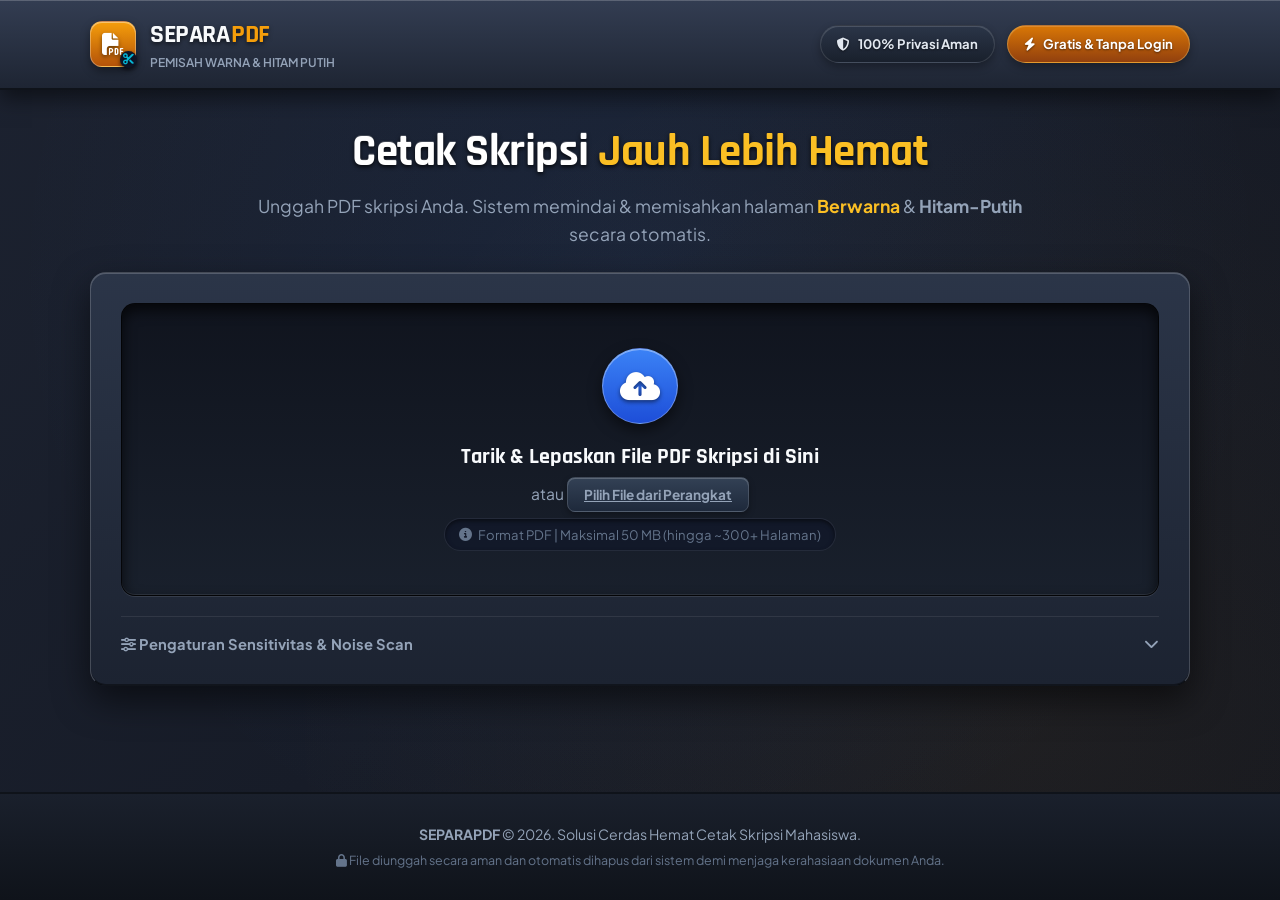
==== frontend/index.html @ 767a491d "Deploy to SnapDeploy: fix port, numpy, and backend URL - Dockerfile: listen on $PORT (default 3000) " ====
<!DOCTYPE html>
<html lang="id">

<head>
    <meta charset="UTF-8">
    <meta name="viewport" content="width=device-width, initial-scale=1.0">
    <title>SeparaPDF - Pemisah Halaman PDF Berwarna vs Hitam-Putih</title>
    <meta name="description"
        content="Aplikasi pemisah halaman PDF otomatis untuk mahasiswa skripsi. Pisahkan halaman berwarna dan hitam-putih dalam hitungan detik untuk hemat biaya cetak skripsi.">

    <!-- Google Fonts: Plus Jakarta Sans & Rajdhani -->
    <link rel="preconnect" href="https://fonts.googleapis.com">
    <link rel="preconnect" href="https://fonts.gstatic.com" crossorigin>
    <link
        href="https://fonts.googleapis.com/css2?family=Plus+Jakarta+Sans:wght@500;600;700;800&family=Rajdhani:wght@600;700&display=swap"
        rel="stylesheet">

    <!-- FontAwesome Icons -->
    <link rel="stylesheet" href="https://cdnjs.cloudflare.com/ajax/libs/font-awesome/6.5.1/css/all.min.css">

    <!-- Custom Skeuomorphic CSS -->
    <link rel="stylesheet" href="./css/style.css">
</head>

<body class="skeuo-theme">

    <!-- Navigation Header -->
    <header class="site-header skeuo-header">
        <div class="container header-container">
            <div class="logo">
                <div class="logo-icon skeuo-btn-inset">
                    <i class="fa-solid fa-file-pdf"></i>
                    <i class="fa-solid fa-scissors overlay-icon"></i>
                </div>
                <div class="logo-text">
                    <span class="brand-title">SEPARA<span class="brand-highlight">PDF</span></span>
                    <span class="brand-tag">PEMISAH WARNA & HITAM PUTIH</span>
                </div>
            </div>
            <div class="header-badges">
                <span class="badge skeuo-badge"><i class="fa-solid fa-shield-halved"></i> 100% Privasi Aman</span>
                <span class="badge skeuo-badge gold"><i class="fa-solid fa-bolt"></i> Gratis & Tanpa Login</span>
            </div>
        </div>
    </header>

    <!-- Main Container -->
    <main class="container main-content">
        <!-- Hero Section -->
        <section class="hero-section">
            <h1 class="hero-title skeuo-embossed-text">
                Cetak Skripsi <span class="highlight-gold-text">Jauh Lebih Hemat</span>
            </h1>
            <p class="hero-subtitle">
                Unggah PDF skripsi Anda. Sistem memindai & memisahkan halaman <strong
                    class="text-color-accent">Berwarna</strong> & <strong class="text-bw-accent">Hitam-Putih</strong>
                secara otomatis.
            </p>
        </section>

        <!-- Step 1: Upload Dropzone Card -->
        <section id="uploadSection" class="skeuo-card upload-card">
            <div class="upload-zone skeuo-inset-panel" id="dropzone">
                <input type="file" id="fileInput" accept=".pdf" class="file-input">
                <div class="upload-content">
                    <div class="upload-icon-wrapper skeuo-icon-btn">
                        <i class="fa-solid fa-cloud-arrow-up upload-icon"></i>
                    </div>
                    <h2>Tarik & Lepaskan File PDF Skripsi di Sini</h2>
                    <p class="upload-hint">atau <span class="browse-btn skeuo-btn-sm">Pilih File dari Perangkat</span>
                    </p>
                    <span class="upload-specs skeuo-inset-badge"><i class="fa-solid fa-circle-info"></i> Format PDF |
                        Maksimal 50 MB (hingga ~300+ Halaman)</span>
                </div>
            </div>

            <!-- Advanced Settings Accordion -->
            <div class="settings-box">
                <div class="settings-header skeuo-header-toggle" id="toggleSettings">
                    <span><i class="fa-solid fa-sliders"></i> Pengaturan Sensitivitas & Noise Scan</span>
                    <i class="fa-solid fa-chevron-down caret-icon"></i>
                </div>
                <div class="settings-body" id="settingsBody">
                    <div class="setting-item">
                        <label for="thresholdRange">Toleransi Deteksi Warna (Threshold): <strong id="thresholdVal"
                                class="skeuo-badge-inline">18</strong></label>
                        <input type="range" id="thresholdRange" min="5" max="40" value="18" step="1"
                            class="skeuo-slider">
                        <small>Gunakan nilai lebih tinggi jika dokumen Anda hasil scan yang memiliki bayangan kertas
                            agak kekuningan/abu-abu.</small>
                    </div>
                </div>
            </div>
        </section>

        <!-- Loading / Progress State -->
        <section id="progressSection" class="skeuo-card progress-card hidden">
            <div class="spinner-container skeuo-meter-dial">
                <i class="fa-solid fa-gear fa-spin scanner-icon"></i>
            </div>
            <h2 id="progressTitle" class="progress-title skeuo-embossed-text">MEMINDAI DOKUMEN PDF...</h2>
            <p id="progressSubtitle">Menganalisis piksel warna di setiap halaman PDF Anda...</p>
            <div class="progress-bar-wrapper skeuo-inset-bar">
                <div class="progress-bar-fill skeuo-bar-fill" id="progressBarFill"></div>
            </div>
            <div class="scan-status skeuo-lcd-text" id="scanStatus">Menyiapkan halaman...</div>
            <p class="coldstart-notice" id="coldStartNotice" style="margin-top:16px;font-size:12px;color:var(--skeuo-text-muted, #888);">
                <i class="fa-solid fa-mug-hot"></i> Server gratis tidur saat tidak dipakai.
                Jika ini akses pertama setelah idle, mohon tunggu 30-60 detik sampai server bangun.
            </p>
        </section>

        <!-- Step 2: Dashboard Results & Overrides -->
        <section id="resultsSection" class="results-wrapper hidden">
            <!-- Stats Counters Row -->
            <div class="stats-grid">
                <div class="stat-card skeuo-gauge-card">
                    <div class="stat-icon skeuo-icon-inset"><i class="fa-solid fa-copy"></i></div>
                    <div class="stat-info">
                        <span class="stat-label">TOTAL HALAMAN</span>
                        <h2 class="stat-value skeuo-lcd-val" id="valTotalPages">0</h2>
                    </div>
                </div>

                <div class="stat-card skeuo-gauge-card card-color-theme">
                    <div class="stat-icon skeuo-icon-inset"><i class="fa-solid fa-palette"></i></div>
                    <div class="stat-info">
                        <span class="stat-label">HALAMAN BERWARNA</span>
                        <h2 class="stat-value skeuo-lcd-val color-text" id="valColorPages">0</h2>
                    </div>
                </div>

                <div class="stat-card skeuo-gauge-card card-bw-theme">
                    <div class="stat-icon skeuo-icon-inset"><i class="fa-solid fa-print"></i></div>
                    <div class="stat-info">
                        <span class="stat-label">HITAM-PUTIH (B/W)</span>
                        <h2 class="stat-value skeuo-lcd-val bw-text" id="valBwPages">0</h2>
                    </div>
                </div>

                <div class="stat-card skeuo-gauge-card card-green-theme">
                    <div class="stat-icon skeuo-icon-inset"><i class="fa-solid fa-piggy-bank"></i></div>
                    <div class="stat-info">
                        <span class="stat-label">ESTIMASI HEMAT</span>
                        <h2 class="stat-value skeuo-lcd-val green-text" id="valMoneySaved">Rp 0</h2>
                        <span class="savings-percent-badge skeuo-inset-tag" id="valSavingsPercent">HEMAT 0%</span>
                    </div>
                </div>
            </div>

            <!-- Cost Estimator Calculator -->
            <div class="skeuo-card estimator-card skeuo-calculator-body">
                <div class="card-title skeuo-calc-header">
                    <i class="fa-solid fa-calculator"></i> KALKULATOR ESTIMASI BIAYA PRINT SKRIPSI
                </div>
                <div class="estimator-form">
                    <div class="input-group">
                        <label for="inputPriceColor">Tarif Print Warna / Lembar</label>
                        <div class="input-wrapper skeuo-inset-input">
                            <span class="currency-prefix">Rp</span>
                            <input type="number" id="inputPriceColor" value="1000" min="0" step="100">
                        </div>
                    </div>
                    <div class="input-group">
                        <label for="inputPriceBw">Tarif Print B/W / Lembar</label>
                        <div class="input-wrapper skeuo-inset-input">
                            <span class="currency-prefix">Rp</span>
                            <input type="number" id="inputPriceBw" value="250" min="0" step="50">
                        </div>
                    </div>
                    <div class="cost-summary skeuo-calc-screen">
                        <div class="cost-item">
                            <span>Biaya Cetak Semua Warna:</span>
                            <strong id="costAllColor" class="old-price">Rp 0</strong>
                        </div>
                        <div class="cost-item">
                            <span>Biaya Setelah Dipisah:</span>
                            <strong id="costSplit" class="new-price">Rp 0</strong>
                        </div>
                    </div>
                </div>
            </div>

            <!-- Thumbnail Grid & Manual Override Section -->
            <div class="skeuo-card preview-card">
                <div class="preview-header">
                    <div class="preview-title">
                        <h3><i class="fa-solid fa-images"></i> PREVIEW HALAMAN & KOREKSI MANUAL</h3>
                        <small>Klik tombol pada thumbnail untuk mengoreksi halaman yang salah terdeteksi</small>
                    </div>
                    <div class="filter-controls skeuo-button-group">
                        <button class="filter-btn skeuo-btn active" data-filter="all" type="button">SEMUA (<span
                                id="countFilterAll">0</span>)</button>
                        <button class="filter-btn skeuo-btn" data-filter="color" type="button">BERWARNA (<span
                                id="countFilterColor">0</span>)</button>
                        <button class="filter-btn skeuo-btn" data-filter="bw" type="button">HITAM-PUTIH (<span
                                id="countFilterBw">0</span>)</button>
                    </div>
                </div>

                <div class="quick-actions-bar">
                    <button class="action-btn skeuo-btn btn-metallic-tactile" id="btnResetCategories" type="button"><i
                            class="fa-solid fa-rotate-left"></i> Reset Deteksi Awal</button>
                </div>

                <!-- Grid Container -->
                <div class="thumbnails-grid skeuo-grid-tray" id="thumbnailsGrid">
                    <!-- Dynamic page thumbnails rendered by JavaScript -->
                </div>
            </div>

            <!-- Download Action Panel -->
            <div class="skeuo-card download-card skeuo-panel-metal">
                <div class="download-header">
                    <h2><i class="fa-solid fa-download"></i> UNDUH FILE PDF TERPISAH</h2>
                    <p>File hasil pisah siap langsung dibawa ke tempat fotokopi/print!</p>
                </div>

                <div class="download-buttons">
                    <button id="btnDownloadColor" type="button" class="btn skeuo-push-btn btn-color-skeuo">
                        <i class="fa-solid fa-file-arrow-down"></i>
                        <div class="btn-text">
                            <span>UNDUH PDF BERWARNA</span>
                            <small id="subTextDownloadColor">0 Halaman</small>
                        </div>
                    </button>

                    <button id="btnDownloadBw" type="button" class="btn skeuo-push-btn btn-bw-skeuo">
                        <i class="fa-solid fa-file-arrow-down"></i>
                        <div class="btn-text">
                            <span>UNDUH PDF HITAM-PUTIH</span>
                            <small id="subTextDownloadBw">0 Halaman</small>
                        </div>
                    </button>

                    <button id="btnDownloadZip" type="button" class="btn skeuo-push-btn btn-zip-skeuo">
                        <i class="fa-solid fa-file-zipper"></i>
                        <div class="btn-text">
                            <span>UNDUH PAKET (ZIP)</span>
                            <small>Kedua File Sekaligus</small>
                        </div>
                    </button>
                </div>

                <div class="reset-wrapper">
                    <button id="btnResetApp" type="button" class="btn-link skeuo-btn-sm"><i
                            class="fa-solid fa-arrow-left"></i> Unggah & Proses Dokumen Lain</button>
                </div>
            </div>
        </section>
    </main>

    <!-- Footer -->
    <footer class="site-footer skeuo-footer">
        <div class="container footer-content">
            <p><strong>SEPARAPDF</strong> &copy; 2026. Solusi Cerdas Hemat Cetak Skripsi Mahasiswa.</p>
            <p class="privacy-note"><i class="fa-solid fa-lock"></i> File diunggah secara aman dan otomatis dihapus dari
                sistem demi menjaga kerahasiaan dokumen Anda.</p>
        </div>
    </footer>

    <!-- JS Scripts -->
    <script src="./js/app.js"></script>
</body>

</html>
---- frontend/css/style.css ----
/* Skeuomorphic Design System - SeparaPDF */
:root {
    --skeuo-bg-desk: #181d28;
    --skeuo-card-top: #2b3548;
    --skeuo-card-bottom: #1c2331;
    --skeuo-card-border-light: rgba(255, 255, 255, 0.18);
    --skeuo-card-border-dark: rgba(0, 0, 0, 0.6);

    --skeuo-inset-top: #10141e;
    --skeuo-inset-bottom: #1a2130;

    --skeuo-gold-top: #f59e0b;
    --skeuo-gold-bottom: #b45309;

    --skeuo-cyan-top: #06b6d4;
    --skeuo-cyan-bottom: #0891b2;

    --skeuo-green-top: #10b981;
    --skeuo-green-bottom: #047857;

    --skeuo-blue-top: #3b82f6;
    --skeuo-blue-bottom: #1d4ed8;

    --skeuo-text-light: #f8fafc;
    --skeuo-text-muted: #94a3b8;
    --skeuo-text-dim: #64748b;

    --font-heading: 'Rajdhani', 'Plus Jakarta Sans', system-ui, sans-serif;
    --font-body: 'Plus Jakarta Sans', system-ui, sans-serif;
}

* {
    box-sizing: border-box;
    margin: 0;
    padding: 0;
}

body.skeuo-theme {
    font-family: var(--font-body);
    background-color: var(--skeuo-bg-desk);
    background-image:
        radial-gradient(circle at 50% 30%, rgba(59, 130, 246, 0.08), transparent 70%),
        radial-gradient(circle at 80% 80%, rgba(245, 158, 11, 0.05), transparent 60%),
        linear-gradient(135deg, #1c2230 0%, #121620 100%);
    color: var(--skeuo-text-light);
    min-height: 100vh;
    display: flex;
    flex-direction: column;
    overflow-x: hidden;
    line-height: 1.5;
}

.container {
    width: 100%;
    max-width: 1140px;
    margin: 0 auto;
    padding: 0 20px;
}

/* Header */
.site-header {
    background: linear-gradient(180deg, #333d52 0%, #1e2533 100%);
    border-bottom: 2px solid #0f131a;
    box-shadow: inset 0 1px 0 rgba(255, 255, 255, 0.2), 0 8px 20px rgba(0, 0, 0, 0.5);
    padding: 16px 0;
    position: sticky;
    top: 0;
    z-index: 50;
}

.header-container {
    display: flex;
    align-items: center;
    justify-content: space-between;
}

.logo {
    display: flex;
    align-items: center;
    gap: 14px;
}

.logo-icon {
    position: relative;
    width: 46px;
    height: 46px;
    background: linear-gradient(180deg, #f59e0b 0%, #b45309 100%);
    border-radius: 12px;
    border: 1px solid rgba(255, 255, 255, 0.3);
    box-shadow: inset 0 1px 0 rgba(255, 255, 255, 0.4), 0 4px 10px rgba(0, 0, 0, 0.4);
    display: flex;
    align-items: center;
    justify-content: center;
    font-size: 22px;
    color: #fff;
    text-shadow: 0 2px 4px rgba(0, 0, 0, 0.5);
}

.overlay-icon {
    position: absolute;
    bottom: -2px;
    right: -2px;
    font-size: 11px;
    background: #0f172a;
    border-radius: 50%;
    padding: 3px;
    color: var(--skeuo-cyan-top);
    box-shadow: 0 2px 4px rgba(0, 0, 0, 0.6);
}

.logo-text {
    display: flex;
    flex-direction: column;
}

.brand-title {
    font-family: var(--font-heading);
    font-size: 1.6rem;
    font-weight: 700;
    letter-spacing: -0.5px;
    text-shadow: 0 2px 4px rgba(0, 0, 0, 0.6);
}

.brand-highlight {
    color: #f59e0b;
    margin-left: 2px;
}

.brand-tag {
    font-size: 0.75rem;
    color: var(--skeuo-text-muted);
    font-weight: 600;
    text-transform: uppercase;
}

.header-badges {
    display: flex;
    gap: 12px;
}

.skeuo-badge {
    padding: 8px 16px;
    border-radius: 20px;
    background: linear-gradient(180deg, #2b3548 0%, #19202c 100%);
    border: 1px solid rgba(255, 255, 255, 0.12);
    box-shadow: inset 0 1px 0 rgba(255, 255, 255, 0.15), 0 4px 8px rgba(0, 0, 0, 0.3);
    font-size: 0.82rem;
    font-weight: 700;
    color: #e2e8f0;
    display: inline-flex;
    align-items: center;
    gap: 8px;
    text-shadow: 0 1px 2px rgba(0, 0, 0, 0.5);
}

.skeuo-badge.gold {
    background: linear-gradient(180deg, #d97706 0%, #92400e 100%);
    border-color: rgba(253, 230, 138, 0.3);
    color: #fff;
}

/* Tactile Cards */
.skeuo-card {
    background: linear-gradient(180deg, var(--skeuo-card-top) 0%, var(--skeuo-card-bottom) 100%);
    border: 1px solid var(--skeuo-card-border-light);
    border-bottom: 1px solid var(--skeuo-card-border-dark);
    box-shadow:
        0 14px 35px rgba(0, 0, 0, 0.55),
        inset 0 1px 0 rgba(255, 255, 255, 0.2),
        inset 0 -1px 0 rgba(0, 0, 0, 0.4);
    border-radius: 16px;
    padding: 30px;
    margin-bottom: 30px;
}

/* Hero Section - Pure Typography without Button Aesthetics */
.hero-section {
    text-align: center;
    padding: 36px 0 24px;
    max-width: 820px;
    margin: 0 auto;
}

.hero-title {
    font-family: var(--font-heading);
    font-size: 2.8rem;
    font-weight: 700;
    line-height: 1.2;
    letter-spacing: -0.5px;
    margin-bottom: 12px;
}

.skeuo-embossed-text {
    color: #ffffff;
    text-shadow: 0 2px 4px rgba(0, 0, 0, 0.8), 0 -1px 0 rgba(255, 255, 255, 0.2);
}

.highlight-gold-text {
    color: #fbbf24;
    font-weight: 800;
    text-shadow: 0 2px 4px rgba(0, 0, 0, 0.8);
}

.hero-subtitle {
    font-size: 1.1rem;
    color: var(--skeuo-text-muted);
    line-height: 1.6;
}

.text-color-accent {
    color: #fbbf24;
    font-weight: 700;
}

.text-bw-accent {
    color: #94a3b8;
    font-weight: 700;
}

/* Upload Panel (Sunken Tray Effect) */
.skeuo-inset-panel {
    background: linear-gradient(180deg, #10141e 0%, #19202c 100%);
    border: 1px solid rgba(0, 0, 0, 0.8);
    box-shadow:
        inset 0 6px 14px rgba(0, 0, 0, 0.7),
        inset 0 -1px 0 rgba(255, 255, 255, 0.1),
        0 1px 0 rgba(255, 255, 255, 0.1);
    border-radius: 14px;
    padding: 44px 20px;
    text-align: center;
    cursor: pointer;
    position: relative;
    transition: all 0.2s ease;
}

.upload-zone:hover,
.upload-zone.drag-over {
    border-color: var(--skeuo-cyan-top);
    box-shadow:
        inset 0 6px 14px rgba(0, 0, 0, 0.8),
        0 0 20px rgba(6, 182, 212, 0.25);
}

.file-input {
    position: absolute;
    top: 0;
    left: 0;
    width: 100%;
    height: 100%;
    opacity: 0;
    cursor: pointer;
    z-index: 5;
}

.skeuo-icon-btn {
    width: 76px;
    height: 76px;
    background: linear-gradient(180deg, #3b82f6 0%, #1d4ed8 100%);
    border-radius: 50%;
    border: 1px solid rgba(255, 255, 255, 0.3);
    box-shadow: inset 0 1px 0 rgba(255, 255, 255, 0.4), 0 6px 14px rgba(0, 0, 0, 0.5);
    display: flex;
    align-items: center;
    justify-content: center;
    margin: 0 auto 16px;
}

.upload-icon {
    font-size: 32px;
    color: #fff;
    text-shadow: 0 2px 4px rgba(0, 0, 0, 0.5);
}

.upload-content h2 {
    font-family: var(--font-heading);
    font-size: 1.4rem;
    font-weight: 700;
    margin-bottom: 8px;
}

.upload-hint {
    color: var(--skeuo-text-muted);
    font-size: 0.98rem;
    margin-bottom: 12px;
}

.browse-btn {
    color: #38bdf8;
    font-weight: 700;
    text-decoration: underline;
    cursor: pointer;
}

.skeuo-inset-badge {
    display: inline-flex;
    align-items: center;
    gap: 6px;
    background: rgba(15, 23, 42, 0.6);
    padding: 6px 14px;
    border-radius: 20px;
    border: 1px solid rgba(255, 255, 255, 0.08);
    box-shadow: inset 0 2px 4px rgba(0, 0, 0, 0.5);
    font-size: 0.82rem;
    color: var(--skeuo-text-dim);
}

/* Settings Accordion */
.settings-box {
    margin-top: 20px;
    border-top: 1px solid rgba(255, 255, 255, 0.08);
    padding-top: 16px;
}

.settings-header {
    display: flex;
    justify-content: space-between;
    align-items: center;
    cursor: pointer;
    font-size: 0.92rem;
    font-weight: 700;
    color: var(--skeuo-text-muted);
    user-select: none;
}

.settings-body {
    display: none;
    padding-top: 16px;
}

.settings-body.open {
    display: block;
}

.setting-item label {
    display: block;
    font-size: 0.88rem;
    font-weight: 700;
    margin-bottom: 8px;
}

.skeuo-badge-inline {
    background: #0f172a;
    color: #38bdf8;
    padding: 2px 8px;
    border-radius: 6px;
    border: 1px solid rgba(255, 255, 255, 0.1);
    box-shadow: inset 0 2px 4px rgba(0, 0, 0, 0.6);
}

.skeuo-slider {
    width: 100%;
    accent-color: #3b82f6;
}

/* Progress Section */
.progress-card {
    text-align: center;
    padding: 50px 30px;
}

.skeuo-meter-dial {
    width: 80px;
    height: 80px;
    background: linear-gradient(180deg, #1e293b 0%, #0f172a 100%);
    border: 3px solid #3b82f6;
    border-radius: 50%;
    box-shadow: inset 0 3px 8px rgba(0, 0, 0, 0.7), 0 0 15px rgba(59, 130, 246, 0.3);
    display: flex;
    align-items: center;
    justify-content: center;
    margin: 0 auto 20px;
}

.scanner-icon {
    font-size: 34px;
    color: #38bdf8;
}

.progress-title {
    font-family: var(--font-heading);
    font-size: 1.6rem;
    font-weight: 700;
}

.skeuo-inset-bar {
    width: 100%;
    max-width: 500px;
    height: 14px;
    background: #0f172a;
    border-radius: 10px;
    border: 1px solid rgba(255, 255, 255, 0.08);
    box-shadow: inset 0 3px 6px rgba(0, 0, 0, 0.7);
    margin: 20px auto 12px;
    overflow: hidden;
}

.skeuo-bar-fill {
    width: 0%;
    height: 100%;
    background: linear-gradient(90deg, #3b82f6, #f59e0b);
    border-radius: 10px;
    box-shadow: inset 0 1px 0 rgba(255, 255, 255, 0.4);
    transition: width 0.3s ease;
}

.skeuo-lcd-text {
    font-family: var(--font-heading);
    font-size: 0.95rem;
    color: #38bdf8;
    letter-spacing: 0.5px;
}

/* Stats Gauges Grid */
.stats-grid {
    display: grid;
    grid-template-columns: repeat(auto-fit, minmax(230px, 1fr));
    gap: 18px;
    margin-bottom: 26px;
}

.skeuo-gauge-card {
    background: linear-gradient(180deg, #273142 0%, #171f2b 100%);
    border: 1px solid rgba(255, 255, 255, 0.15);
    border-bottom: 1px solid rgba(0, 0, 0, 0.6);
    box-shadow: inset 0 1px 0 rgba(255, 255, 255, 0.15), 0 8px 20px rgba(0, 0, 0, 0.4);
    border-radius: 14px;
    padding: 20px;
    display: flex;
    align-items: center;
    gap: 16px;
}

.skeuo-icon-inset {
    width: 48px;
    height: 48px;
    background: #111622;
    border-radius: 12px;
    border: 1px solid rgba(255, 255, 255, 0.08);
    box-shadow: inset 0 3px 6px rgba(0, 0, 0, 0.6);
    display: flex;
    align-items: center;
    justify-content: center;
    font-size: 20px;
    color: #60a5fa;
    flex-shrink: 0;
}

.card-color-theme .skeuo-icon-inset {
    color: #fbbf24;
}

.card-bw-theme .skeuo-icon-inset {
    color: #cbd5e1;
}

.card-green-theme .skeuo-icon-inset {
    color: #34d399;
}

.stat-info {
    display: flex;
    flex-direction: column;
}

.stat-label {
    font-family: var(--font-heading);
    font-size: 0.78rem;
    font-weight: 700;
    color: var(--skeuo-text-muted);
    letter-spacing: 0.5px;
}

.skeuo-lcd-val {
    font-family: var(--font-heading);
    font-size: 1.8rem;
    font-weight: 700;
    line-height: 1.1;
    color: #ffffff;
    text-shadow: 0 2px 4px rgba(0, 0, 0, 0.5);
}

.color-text {
    color: #fbbf24;
}

.bw-text {
    color: #e2e8f0;
}

.green-text {
    color: #34d399;
}

.skeuo-inset-tag {
    display: inline-block;
    background: #0f172a;
    color: #34d399;
    font-size: 0.75rem;
    font-weight: 700;
    padding: 2px 8px;
    border-radius: 6px;
    border: 1px solid rgba(52, 211, 153, 0.2);
    box-shadow: inset 0 2px 4px rgba(0, 0, 0, 0.6);
    margin-top: 4px;
    width: fit-content;
}

/* Calculator Section */
.skeuo-calculator-body {
    background: linear-gradient(180deg, #242d3d 0%, #161c27 100%);
}

.skeuo-calc-header {
    font-family: var(--font-heading);
    font-size: 1.2rem;
    font-weight: 700;
    margin-bottom: 18px;
    display: flex;
    align-items: center;
    gap: 10px;
    color: #93c5fd;
    text-shadow: 0 1px 2px rgba(0, 0, 0, 0.6);
}

.estimator-form {
    display: grid;
    grid-template-columns: repeat(auto-fit, minmax(220px, 1fr));
    gap: 20px;
    align-items: end;
}

.input-group label {
    display: block;
    font-size: 0.85rem;
    font-weight: 700;
    color: var(--skeuo-text-muted);
    margin-bottom: 6px;
}

.skeuo-inset-input {
    position: relative;
    display: flex;
    align-items: center;
    background: #0f172a;
    border-radius: 8px;
    border: 1px solid rgba(255, 255, 255, 0.1);
    box-shadow: inset 0 3px 6px rgba(0, 0, 0, 0.7);
}

.currency-prefix {
    position: absolute;
    left: 14px;
    font-weight: 700;
    font-size: 0.95rem;
    color: var(--skeuo-text-muted);
}

.skeuo-inset-input input {
    width: 100%;
    background: transparent;
    border: none;
    padding: 10px 14px 10px 42px;
    color: #fff;
    font-family: var(--font-heading);
    font-size: 1.1rem;
    font-weight: 700;
}

.skeuo-inset-input input:focus {
    outline: none;
}

.skeuo-calc-screen {
    background: #090d16;
    border-radius: 8px;
    border: 1px solid rgba(255, 255, 255, 0.08);
    box-shadow: inset 0 4px 10px rgba(0, 0, 0, 0.8);
    padding: 12px 18px;
    display: flex;
    flex-direction: column;
    gap: 6px;
}

.cost-item {
    display: flex;
    justify-content: space-between;
    font-size: 0.88rem;
    font-weight: 600;
    color: var(--skeuo-text-muted);
}

.old-price {
    text-decoration: line-through;
    color: #f87171;
}

.new-price {
    color: #34d399;
    font-size: 1.1rem;
    font-weight: 700;
}

/* Preview Section & Grid */
.preview-header {
    display: flex;
    justify-content: space-between;
    align-items: center;
    flex-wrap: wrap;
    gap: 14px;
    margin-bottom: 18px;
    padding-bottom: 14px;
    border-bottom: 1px solid rgba(255, 255, 255, 0.08);
}

.preview-title h3 {
    font-family: var(--font-heading);
    font-size: 1.2rem;
    font-weight: 700;
}

.preview-title small {
    font-size: 0.82rem;
    color: var(--skeuo-text-muted);
}

.filter-controls {
    display: flex;
    gap: 8px;
}

.skeuo-btn {
    background: linear-gradient(180deg, #334155 0%, #1e293b 100%);
    border: 1px solid rgba(255, 255, 255, 0.15);
    border-bottom: 1px solid rgba(0, 0, 0, 0.5);
    box-shadow: inset 0 1px 0 rgba(255, 255, 255, 0.2), 0 3px 6px rgba(0, 0, 0, 0.3);
    color: #fff;
    padding: 8px 16px;
    border-radius: 8px;
    font-family: var(--font-heading);
    font-size: 0.85rem;
    font-weight: 700;
    cursor: pointer;
    transition: all 0.15s ease;
}

.skeuo-btn:hover {
    background: linear-gradient(180deg, #475569 0%, #334155 100%);
    transform: translateY(-1px);
    box-shadow: inset 0 1px 0 rgba(255, 255, 255, 0.3), 0 5px 10px rgba(0, 0, 0, 0.4);
}

.skeuo-btn:active {
    transform: translateY(1px);
    box-shadow: inset 0 2px 4px rgba(0, 0, 0, 0.5);
}

.skeuo-btn.active {
    background: linear-gradient(180deg, #3b82f6 0%, #1d4ed8 100%);
    border-color: rgba(147, 197, 253, 0.3);
}

.quick-actions-bar {
    display: flex;
    gap: 10px;
    flex-wrap: wrap;
    margin-bottom: 20px;
}

.btn-metallic-tactile {
    background: linear-gradient(180deg, #475569 0%, #1e293b 100%);
}

/* Thumbnails Grid */
.thumbnails-grid {
    display: grid;
    grid-template-columns: repeat(auto-fill, minmax(155px, 1fr));
    gap: 18px;
    max-height: 540px;
    overflow-y: auto;
    padding-right: 6px;
}

.thumbnails-grid::-webkit-scrollbar {
    width: 8px;
}

.thumbnails-grid::-webkit-scrollbar-thumb {
    background: #334155;
    border-radius: 4px;
    border: 1px solid rgba(255, 255, 255, 0.1);
}

.thumb-card {
    background: #ffffff;
    border-radius: 8px;
    border: 1px solid rgba(255, 255, 255, 0.4);
    box-shadow: 0 4px 12px rgba(0, 0, 0, 0.4), 0 0 0 1px rgba(0, 0, 0, 0.2);
    overflow: hidden;
    display: flex;
    flex-direction: column;
    transition: all 0.15s ease;
}

.thumb-card.is-color {
    border: 2px solid #f59e0b;
}

.thumb-card.is-bw {
    border: 2px solid #64748b;
}

.thumb-card:hover {
    transform: translateY(-3px);
    box-shadow: 0 8px 18px rgba(0, 0, 0, 0.5);
}

.thumb-img-wrapper {
    position: relative;
    width: 100%;
    padding-top: 133%;
    background: #e2e8f0;
}

.thumb-img-wrapper img {
    position: absolute;
    top: 0;
    left: 0;
    width: 100%;
    height: 100%;
    object-fit: contain;
    background: #ffffff;
}

.thumb-badge {
    position: absolute;
    top: 6px;
    right: 6px;
    padding: 3px 8px;
    border-radius: 4px;
    font-family: var(--font-heading);
    font-size: 0.7rem;
    font-weight: 700;
    text-transform: uppercase;
    box-shadow: inset 0 1px 0 rgba(255, 255, 255, 0.3), 0 2px 4px rgba(0, 0, 0, 0.4);
}

.badge-color-tag {
    background: linear-gradient(180deg, #f59e0b 0%, #b45309 100%);
    color: #fff;
}

.badge-bw-tag {
    background: linear-gradient(180deg, #475569 0%, #1e293b 100%);
    color: #e2e8f0;
}

.thumb-details {
    padding: 10px;
    background: #1e293b;
    display: flex;
    flex-direction: column;
    gap: 8px;
}

.thumb-meta {
    display: flex;
    justify-content: space-between;
    align-items: center;
    font-size: 0.78rem;
    color: var(--skeuo-text-muted);
}

.btn-toggle-cat {
    width: 100%;
    padding: 6px;
    border-radius: 6px;
    border: 1px solid rgba(255, 255, 255, 0.2);
    font-family: var(--font-heading);
    font-size: 0.75rem;
    font-weight: 700;
    cursor: pointer;
    box-shadow: inset 0 1px 0 rgba(255, 255, 255, 0.3), 0 2px 4px rgba(0, 0, 0, 0.3);
    transition: all 0.15s ease;
}

.btn-toggle-cat:hover {
    transform: translateY(-1px);
    box-shadow: inset 0 1px 0 rgba(255, 255, 255, 0.4), 0 4px 8px rgba(0, 0, 0, 0.4);
}

.btn-toggle-cat:active {
    transform: translateY(1px);
    box-shadow: inset 0 2px 4px rgba(0, 0, 0, 0.5);
}

.btn-toggle-cat.to-bw {
    background: linear-gradient(180deg, #f59e0b 0%, #b45309 100%);
    color: #fff;
}

.btn-toggle-cat.to-color {
    background: linear-gradient(180deg, #3b82f6 0%, #1d4ed8 100%);
    color: #fff;
}

/* Push Buttons (Download Section) */
.download-card {
    text-align: center;
    padding: 36px 24px;
}

.download-header h2 {
    font-family: var(--font-heading);
    font-size: 1.6rem;
    font-weight: 700;
    margin-bottom: 4px;
}

.download-header p {
    font-size: 0.95rem;
    color: var(--skeuo-text-muted);
    margin-bottom: 24px;
}

.download-buttons {
    display: grid;
    grid-template-columns: repeat(auto-fit, minmax(240px, 1fr));
    gap: 18px;
    margin-bottom: 20px;
}

.skeuo-push-btn {
    padding: 16px 20px;
    border-radius: 12px;
    border: 1px solid rgba(255, 255, 255, 0.3);
    border-bottom: 1px solid rgba(0, 0, 0, 0.5);
    box-shadow:
        inset 0 1px 0 rgba(255, 255, 255, 0.4),
        inset 0 -2px 0 rgba(0, 0, 0, 0.3),
        0 8px 16px rgba(0, 0, 0, 0.4);
    font-family: var(--font-heading);
    font-weight: 700;
    font-size: 1.05rem;
    cursor: pointer;
    display: flex;
    align-items: center;
    justify-content: center;
    gap: 12px;
    transition: all 0.15s ease;
    user-select: none;
}

.skeuo-push-btn:hover {
    transform: translateY(-2px);
    box-shadow:
        inset 0 1px 0 rgba(255, 255, 255, 0.5),
        0 12px 24px rgba(0, 0, 0, 0.5);
}

.skeuo-push-btn:active {
    transform: translateY(2px);
    box-shadow:
        inset 0 3px 6px rgba(0, 0, 0, 0.5),
        0 2px 4px rgba(0, 0, 0, 0.3);
}

.btn-color-skeuo {
    background: linear-gradient(180deg, #f59e0b 0%, #b45309 100%);
    color: #ffffff;
}

.btn-bw-skeuo {
    background: linear-gradient(180deg, #475569 0%, #1e293b 100%);
    color: #ffffff;
}

.btn-zip-skeuo {
    background: linear-gradient(180deg, #10b981 0%, #047857 100%);
    color: #ffffff;
}

.btn-text {
    display: flex;
    flex-direction: column;
    align-items: flex-start;
    line-height: 1.2;
    pointer-events: none;
}

.btn-text small {
    font-size: 0.78rem;
    font-weight: 500;
    opacity: 0.85;
}

.reset-wrapper {
    margin-top: 14px;
}

.skeuo-btn-sm {
    background: linear-gradient(180deg, #334155 0%, #1e293b 100%);
    border: 1px solid rgba(255, 255, 255, 0.15);
    box-shadow: inset 0 1px 0 rgba(255, 255, 255, 0.2), 0 3px 6px rgba(0, 0, 0, 0.3);
    color: var(--skeuo-text-muted);
    padding: 8px 16px;
    border-radius: 8px;
    font-size: 0.85rem;
    font-weight: 700;
    cursor: pointer;
    transition: all 0.15s ease;
}

.skeuo-btn-sm:hover {
    color: #fff;
    transform: translateY(-1px);
}

.hidden {
    display: none !important;
}

/* Footer */
.site-footer {
    margin-top: auto;
    padding: 30px 0;
    border-top: 2px solid #0f131a;
    background: linear-gradient(180deg, #1a202c 0%, #0f131a 100%);
    text-align: center;
    font-size: 0.88rem;
    color: var(--skeuo-text-muted);
}

.privacy-note {
    font-size: 0.78rem;
    color: var(--skeuo-text-dim);
    margin-top: 6px;
}

/* Media Queries for Mobile Responsiveness */
@media (max-width: 768px) {
    .hero-title {
        font-size: 2.2rem;
    }

    .header-badges {
        display: none;
    }

    .skeuo-card {
        padding: 20px 14px;
    }

    .stats-grid {
        grid-template-columns: repeat(2, 1fr);
        gap: 12px;
    }

    .estimator-form {
        grid-template-columns: 1fr;
    }

    .preview-header {
        flex-direction: column;
        align-items: stretch;
    }

    .filter-controls {
        width: 100%;
        justify-content: space-between;
    }

    .filter-btn {
        flex: 1;
        padding: 8px 4px;
    }

    .quick-actions-bar {
        flex-direction: column;
    }

    .action-btn {
        width: 100%;
    }

    .download-buttons {
        grid-template-columns: 1fr;
    }
}

@media (max-width: 480px) {
    .hero-title {
        font-size: 1.7rem;
    }

    .brand-title {
        font-size: 1.25rem;
    }

    .thumbnails-grid {
        grid-template-columns: repeat(2, 1fr);
        gap: 10px;
    }
}

@media (max-width: 360px) {
    .stats-grid {
        grid-template-columns: 1fr;
    }

    .thumbnails-grid {
        grid-template-columns: 1fr;
    }
}
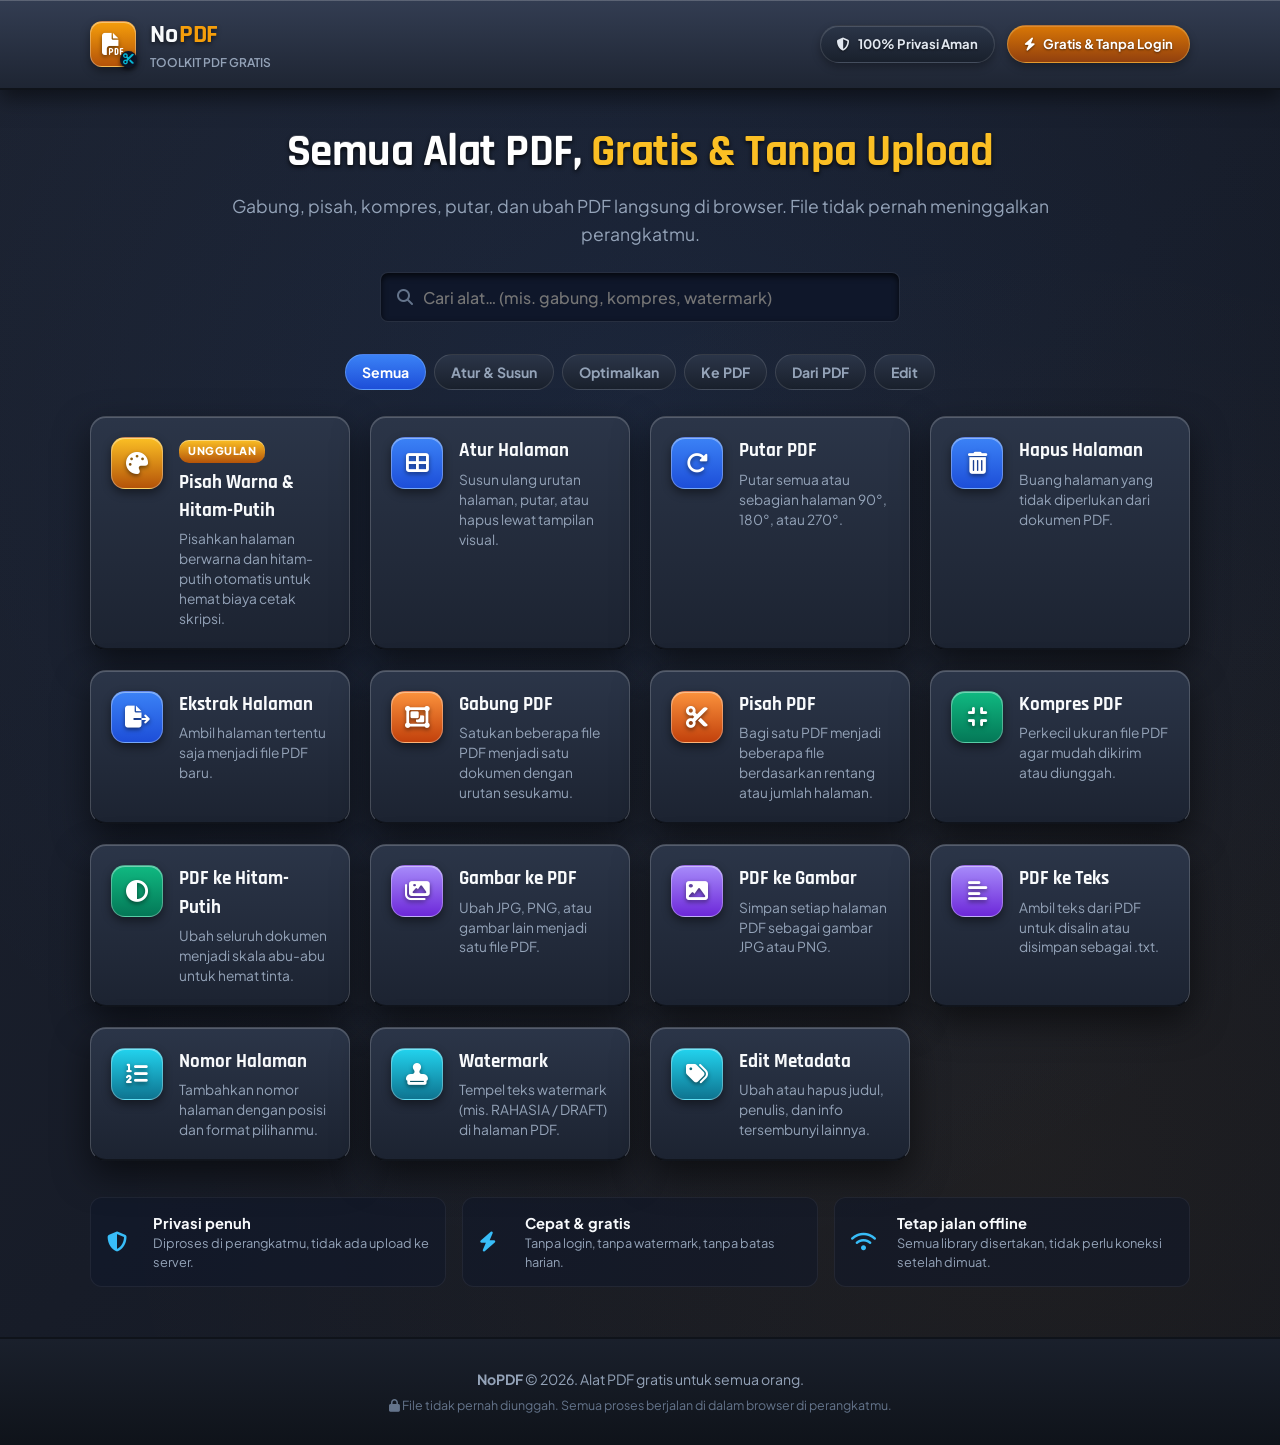
==== commit 719e86e9: "feat: add frontend core logic and tools for client-side PDF manipulation" ====
--- a/frontend/index.html
+++ b/frontend/index.html
@@ -4,39 +4,39 @@
 <head>
     <meta charset="UTF-8">
     <meta name="viewport" content="width=device-width, initial-scale=1.0">
-    <title>SeparaPDF - Pemisah Halaman PDF Berwarna vs Hitam-Putih</title>
+    <title>NoPDF - Alat PDF Gratis, 100% di Browser</title>
     <meta name="description"
-        content="Aplikasi pemisah halaman PDF otomatis untuk mahasiswa skripsi. Pisahkan halaman berwarna dan hitam-putih dalam hitungan detik untuk hemat biaya cetak skripsi.">
+        content="Kumpulan alat PDF gratis yang berjalan 100% di browser: gabung, pisah, kompres, putar, hapus halaman, nomor halaman, watermark, gambar ke PDF, dan pisah halaman berwarna. Tanpa upload, tanpa login.">
 
-    <!-- Google Fonts: Plus Jakarta Sans & Rajdhani -->
+    <!-- Google Fonts: Plus Jakarta Sans & Rajdhani (opsional, ada fallback sistem) -->
     <link rel="preconnect" href="https://fonts.googleapis.com">
     <link rel="preconnect" href="https://fonts.gstatic.com" crossorigin>
     <link
         href="https://fonts.googleapis.com/css2?family=Plus+Jakarta+Sans:wght@500;600;700;800&family=Rajdhani:wght@600;700&display=swap"
         rel="stylesheet">
 
-    <!-- FontAwesome Icons -->
-    <link rel="stylesheet" href="https://cdnjs.cloudflare.com/ajax/libs/font-awesome/6.5.1/css/all.min.css">
+    <!-- FontAwesome (lokal, agar tetap jalan offline) -->
+    <link rel="icon" href="data:image/svg+xml,%3Csvg xmlns=%27http://www.w3.org/2000/svg%27 viewBox=%270 0 64 64%27%3E%3Crect width=%2764%27 height=%2764%27 rx=%2714%27 fill=%27%23d97706%27/%3E%3Cpath d=%27M18 10h20l10 10v34H18z%27 fill=%27%23fff%27/%3E%3Cpath d=%27M38 10v10h10z%27 fill=%27%23fcd34d%27/%3E%3C/svg%3E">
+    <link rel="stylesheet" href="./vendor/fa/css/all.min.css">
 
-    <!-- Custom Skeuomorphic CSS -->
     <link rel="stylesheet" href="./css/style.css">
+    <link rel="stylesheet" href="./css/tools.css">
 </head>
 
 <body class="skeuo-theme">
 
-    <!-- Navigation Header -->
     <header class="site-header skeuo-header">
         <div class="container header-container">
-            <div class="logo">
+            <a class="logo" href="#/" aria-label="NoPDF - beranda">
                 <div class="logo-icon skeuo-btn-inset">
                     <i class="fa-solid fa-file-pdf"></i>
                     <i class="fa-solid fa-scissors overlay-icon"></i>
                 </div>
                 <div class="logo-text">
-                    <span class="brand-title">SEPARA<span class="brand-highlight">PDF</span></span>
-                    <span class="brand-tag">PEMISAH WARNA & HITAM PUTIH</span>
+                    <span class="brand-title">No<span class="brand-highlight">PDF</span></span>
+                    <span class="brand-tag">TOOLKIT PDF GRATIS</span>
                 </div>
-            </div>
+            </a>
             <div class="header-badges">
                 <span class="badge skeuo-badge"><i class="fa-solid fa-shield-halved"></i> 100% Privasi Aman</span>
                 <span class="badge skeuo-badge gold"><i class="fa-solid fa-bolt"></i> Gratis & Tanpa Login</span>
@@ -44,223 +44,29 @@
         </div>
     </header>
 
-    <!-- Main Container -->
-    <main class="container main-content">
-        <!-- Hero Section -->
-        <section class="hero-section">
-            <h1 class="hero-title skeuo-embossed-text">
-                Cetak Skripsi <span class="highlight-gold-text">Jauh Lebih Hemat</span>
-            </h1>
-            <p class="hero-subtitle">
-                Unggah PDF skripsi Anda. Sistem memindai & memisahkan halaman <strong
-                    class="text-color-accent">Berwarna</strong> & <strong class="text-bw-accent">Hitam-Putih</strong>
-                secara otomatis.
-            </p>
-        </section>
-
-        <!-- Step 1: Upload Dropzone Card -->
-        <section id="uploadSection" class="skeuo-card upload-card">
-            <div class="upload-zone skeuo-inset-panel" id="dropzone">
-                <input type="file" id="fileInput" accept=".pdf" class="file-input">
-                <div class="upload-content">
-                    <div class="upload-icon-wrapper skeuo-icon-btn">
-                        <i class="fa-solid fa-cloud-arrow-up upload-icon"></i>
-                    </div>
-                    <h2>Tarik & Lepaskan File PDF Skripsi di Sini</h2>
-                    <p class="upload-hint">atau <span class="browse-btn skeuo-btn-sm">Pilih File dari Perangkat</span>
-                    </p>
-                    <span class="upload-specs skeuo-inset-badge"><i class="fa-solid fa-circle-info"></i> Format PDF |
-                        Maksimal 50 MB (hingga ~300+ Halaman)</span>
-                </div>
-            </div>
-
-            <!-- Advanced Settings Accordion -->
-            <div class="settings-box">
-                <div class="settings-header skeuo-header-toggle" id="toggleSettings">
-                    <span><i class="fa-solid fa-sliders"></i> Pengaturan Sensitivitas & Noise Scan</span>
-                    <i class="fa-solid fa-chevron-down caret-icon"></i>
-                </div>
-                <div class="settings-body" id="settingsBody">
-                    <div class="setting-item">
-                        <label for="thresholdRange">Toleransi Deteksi Warna (Threshold): <strong id="thresholdVal"
-                                class="skeuo-badge-inline">18</strong></label>
-                        <input type="range" id="thresholdRange" min="5" max="40" value="18" step="1"
-                            class="skeuo-slider">
-                        <small>Gunakan nilai lebih tinggi jika dokumen Anda hasil scan yang memiliki bayangan kertas
-                            agak kekuningan/abu-abu.</small>
-                    </div>
-                </div>
-            </div>
-        </section>
-
-        <!-- Loading / Progress State -->
-        <section id="progressSection" class="skeuo-card progress-card hidden">
-            <div class="spinner-container skeuo-meter-dial">
-                <i class="fa-solid fa-gear fa-spin scanner-icon"></i>
-            </div>
-            <h2 id="progressTitle" class="progress-title skeuo-embossed-text">MEMINDAI DOKUMEN PDF...</h2>
-            <p id="progressSubtitle">Menganalisis piksel warna di setiap halaman PDF Anda...</p>
-            <div class="progress-bar-wrapper skeuo-inset-bar">
-                <div class="progress-bar-fill skeuo-bar-fill" id="progressBarFill"></div>
-            </div>
-            <div class="scan-status skeuo-lcd-text" id="scanStatus">Menyiapkan halaman...</div>
-            <p class="coldstart-notice" id="coldStartNotice" style="margin-top:16px;font-size:12px;color:var(--skeuo-text-muted, #888);">
-                <i class="fa-solid fa-mug-hot"></i> Server gratis tidur saat tidak dipakai.
-                Jika ini akses pertama setelah idle, mohon tunggu 30-60 detik sampai server bangun.
-            </p>
-        </section>
-
-        <!-- Step 2: Dashboard Results & Overrides -->
-        <section id="resultsSection" class="results-wrapper hidden">
-            <!-- Stats Counters Row -->
-            <div class="stats-grid">
-                <div class="stat-card skeuo-gauge-card">
-                    <div class="stat-icon skeuo-icon-inset"><i class="fa-solid fa-copy"></i></div>
-                    <div class="stat-info">
-                        <span class="stat-label">TOTAL HALAMAN</span>
-                        <h2 class="stat-value skeuo-lcd-val" id="valTotalPages">0</h2>
-                    </div>
-                </div>
-
-                <div class="stat-card skeuo-gauge-card card-color-theme">
-                    <div class="stat-icon skeuo-icon-inset"><i class="fa-solid fa-palette"></i></div>
-                    <div class="stat-info">
-                        <span class="stat-label">HALAMAN BERWARNA</span>
-                        <h2 class="stat-value skeuo-lcd-val color-text" id="valColorPages">0</h2>
-                    </div>
-                </div>
-
-                <div class="stat-card skeuo-gauge-card card-bw-theme">
-                    <div class="stat-icon skeuo-icon-inset"><i class="fa-solid fa-print"></i></div>
-                    <div class="stat-info">
-                        <span class="stat-label">HITAM-PUTIH (B/W)</span>
-                        <h2 class="stat-value skeuo-lcd-val bw-text" id="valBwPages">0</h2>
-                    </div>
-                </div>
-
-                <div class="stat-card skeuo-gauge-card card-green-theme">
-                    <div class="stat-icon skeuo-icon-inset"><i class="fa-solid fa-piggy-bank"></i></div>
-                    <div class="stat-info">
-                        <span class="stat-label">ESTIMASI HEMAT</span>
-                        <h2 class="stat-value skeuo-lcd-val green-text" id="valMoneySaved">Rp 0</h2>
-                        <span class="savings-percent-badge skeuo-inset-tag" id="valSavingsPercent">HEMAT 0%</span>
-                    </div>
-                </div>
-            </div>
-
-            <!-- Cost Estimator Calculator -->
-            <div class="skeuo-card estimator-card skeuo-calculator-body">
-                <div class="card-title skeuo-calc-header">
-                    <i class="fa-solid fa-calculator"></i> KALKULATOR ESTIMASI BIAYA PRINT SKRIPSI
-                </div>
-                <div class="estimator-form">
-                    <div class="input-group">
-                        <label for="inputPriceColor">Tarif Print Warna / Lembar</label>
-                        <div class="input-wrapper skeuo-inset-input">
-                            <span class="currency-prefix">Rp</span>
-                            <input type="number" id="inputPriceColor" value="1000" min="0" step="100">
-                        </div>
-                    </div>
-                    <div class="input-group">
-                        <label for="inputPriceBw">Tarif Print B/W / Lembar</label>
-                        <div class="input-wrapper skeuo-inset-input">
-                            <span class="currency-prefix">Rp</span>
-                            <input type="number" id="inputPriceBw" value="250" min="0" step="50">
-                        </div>
-                    </div>
-                    <div class="cost-summary skeuo-calc-screen">
-                        <div class="cost-item">
-                            <span>Biaya Cetak Semua Warna:</span>
-                            <strong id="costAllColor" class="old-price">Rp 0</strong>
-                        </div>
-                        <div class="cost-item">
-                            <span>Biaya Setelah Dipisah:</span>
-                            <strong id="costSplit" class="new-price">Rp 0</strong>
-                        </div>
-                    </div>
-                </div>
-            </div>
-
-            <!-- Thumbnail Grid & Manual Override Section -->
-            <div class="skeuo-card preview-card">
-                <div class="preview-header">
-                    <div class="preview-title">
-                        <h3><i class="fa-solid fa-images"></i> PREVIEW HALAMAN & KOREKSI MANUAL</h3>
-                        <small>Klik tombol pada thumbnail untuk mengoreksi halaman yang salah terdeteksi</small>
-                    </div>
-                    <div class="filter-controls skeuo-button-group">
-                        <button class="filter-btn skeuo-btn active" data-filter="all" type="button">SEMUA (<span
-                                id="countFilterAll">0</span>)</button>
-                        <button class="filter-btn skeuo-btn" data-filter="color" type="button">BERWARNA (<span
-                                id="countFilterColor">0</span>)</button>
-                        <button class="filter-btn skeuo-btn" data-filter="bw" type="button">HITAM-PUTIH (<span
-                                id="countFilterBw">0</span>)</button>
-                    </div>
-                </div>
-
-                <div class="quick-actions-bar">
-                    <button class="action-btn skeuo-btn btn-metallic-tactile" id="btnResetCategories" type="button"><i
-                            class="fa-solid fa-rotate-left"></i> Reset Deteksi Awal</button>
-                </div>
-
-                <!-- Grid Container -->
-                <div class="thumbnails-grid skeuo-grid-tray" id="thumbnailsGrid">
-                    <!-- Dynamic page thumbnails rendered by JavaScript -->
-                </div>
-            </div>
-
-            <!-- Download Action Panel -->
-            <div class="skeuo-card download-card skeuo-panel-metal">
-                <div class="download-header">
-                    <h2><i class="fa-solid fa-download"></i> UNDUH FILE PDF TERPISAH</h2>
-                    <p>File hasil pisah siap langsung dibawa ke tempat fotokopi/print!</p>
-                </div>
-
-                <div class="download-buttons">
-                    <button id="btnDownloadColor" type="button" class="btn skeuo-push-btn btn-color-skeuo">
-                        <i class="fa-solid fa-file-arrow-down"></i>
-                        <div class="btn-text">
-                            <span>UNDUH PDF BERWARNA</span>
-                            <small id="subTextDownloadColor">0 Halaman</small>
-                        </div>
-                    </button>
-
-                    <button id="btnDownloadBw" type="button" class="btn skeuo-push-btn btn-bw-skeuo">
-                        <i class="fa-solid fa-file-arrow-down"></i>
-                        <div class="btn-text">
-                            <span>UNDUH PDF HITAM-PUTIH</span>
-                            <small id="subTextDownloadBw">0 Halaman</small>
-                        </div>
-                    </button>
-
-                    <button id="btnDownloadZip" type="button" class="btn skeuo-push-btn btn-zip-skeuo">
-                        <i class="fa-solid fa-file-zipper"></i>
-                        <div class="btn-text">
-                            <span>UNDUH PAKET (ZIP)</span>
-                            <small>Kedua File Sekaligus</small>
-                        </div>
-                    </button>
-                </div>
-
-                <div class="reset-wrapper">
-                    <button id="btnResetApp" type="button" class="btn-link skeuo-btn-sm"><i
-                            class="fa-solid fa-arrow-left"></i> Unggah & Proses Dokumen Lain</button>
-                </div>
-            </div>
-        </section>
+    <main class="container main-content" id="app">
+        <noscript><p>Aplikasi ini membutuhkan JavaScript.</p></noscript>
     </main>
 
-    <!-- Footer -->
     <footer class="site-footer skeuo-footer">
         <div class="container footer-content">
-            <p><strong>SEPARAPDF</strong> &copy; 2026. Solusi Cerdas Hemat Cetak Skripsi Mahasiswa.</p>
-            <p class="privacy-note"><i class="fa-solid fa-lock"></i> File diunggah secara aman dan otomatis dihapus dari
-                sistem demi menjaga kerahasiaan dokumen Anda.</p>
+            <p><strong>NoPDF</strong> &copy; 2026. Alat PDF gratis untuk semua orang.</p>
+            <p class="privacy-note"><i class="fa-solid fa-lock"></i> File tidak pernah diunggah. Semua proses
+                berjalan di dalam browser di perangkatmu.</p>
         </div>
     </footer>
 
-    <!-- JS Scripts -->
+    <script src="./vendor/pdf.min.js"></script>
+    <script src="./vendor/pdf-lib.min.js"></script>
+    <script src="./vendor/jszip.min.js"></script>
+    <script src="./js/core.js"></script>
+    <script src="./js/tools/pages.js"></script>
+    <script src="./js/tools/merge-split.js"></script>
+    <script src="./js/tools/optimize.js"></script>
+    <script src="./js/tools/convert.js"></script>
+    <script src="./js/tools/edit.js"></script>
+    <script src="./js/tools/colorsplit.js"></script>
     <script src="./js/app.js"></script>
 </body>
 
-</html>+</html>
--- a/frontend/css/style.css
+++ b/frontend/css/style.css
@@ -1,4 +1,4 @@
-/* Skeuomorphic Design System - SeparaPDF */
+/* Skeuomorphic Design System - NoPDF */
 :root {
     --skeuo-bg-desk: #181d28;
     --skeuo-card-top: #2b3548;
@@ -1010,4 +1010,157 @@
     .thumbnails-grid {
         grid-template-columns: 1fr;
     }
+}
+
+/* ============================================================ */
+/* Full Page Preview Modal                                       */
+/* ============================================================ */
+.preview-modal {
+    position: fixed;
+    inset: 0;
+    z-index: 1000;
+    display: none;
+    align-items: center;
+    justify-content: center;
+    padding: 16px;
+}
+
+.preview-modal.open {
+    display: flex;
+}
+
+.modal-overlay {
+    position: absolute;
+    inset: 0;
+    background: rgba(4, 7, 13, 0.9);
+    backdrop-filter: blur(3px);
+}
+
+.modal-box {
+    position: relative;
+    width: min(94vw, 1000px);
+    max-height: 94vh;
+    display: flex;
+    flex-direction: column;
+    padding: 18px;
+}
+
+.modal-stage {
+    position: relative;
+    flex: 1 1 auto;
+    min-height: 320px;
+    height: calc(94vh - 150px);
+    display: flex;
+    align-items: center;
+    justify-content: center;
+    overflow: hidden;
+    background: #0a0e17;
+    border-radius: 10px;
+    border: 1px solid rgba(255, 255, 255, 0.08);
+}
+
+.modal-canvas {
+    max-width: 100%;
+    max-height: 100%;
+    width: auto;
+    height: auto;
+    object-fit: contain;
+    display: none;
+    box-shadow: 0 12px 36px rgba(0, 0, 0, 0.7);
+    border-radius: 4px;
+}
+
+.modal-canvas.ready {
+    display: block;
+}
+
+.modal-loading {
+    color: #94a3b8;
+    font-size: 0.9rem;
+    display: flex;
+    align-items: center;
+    gap: 10px;
+}
+
+.modal-loading.hidden {
+    display: none;
+}
+
+.modal-close,
+.modal-nav {
+    position: absolute;
+    z-index: 10;
+    border: none;
+    cursor: pointer;
+    display: flex;
+    align-items: center;
+    justify-content: center;
+    color: #e2e8f0;
+    background: linear-gradient(180deg, #334155 0%, #1e293b 100%);
+    border: 1px solid rgba(255, 255, 255, 0.15);
+    box-shadow: 0 4px 10px rgba(0, 0, 0, 0.5);
+    border-radius: 50%;
+    transition: color 0.15s ease, box-shadow 0.15s ease;
+}
+
+.modal-close:hover,
+.modal-nav:hover {
+    color: #ffffff;
+    box-shadow: 0 4px 10px rgba(0, 0, 0, 0.5), inset 0 1px 0 rgba(255, 255, 255, 0.3);
+}
+
+.modal-close:disabled,
+.modal-nav:disabled {
+    opacity: 0.35;
+    cursor: not-allowed;
+}
+
+.modal-close {
+    top: 12px;
+    right: 12px;
+    width: 36px;
+    height: 36px;
+}
+
+.modal-nav {
+    top: 50%;
+    width: 42px;
+    height: 42px;
+    transform: translateY(-50%);
+}
+
+.modal-prev {
+    left: 10px;
+}
+
+.modal-next {
+    right: 10px;
+}
+
+.modal-caption {
+    text-align: center;
+    color: #cbd5e1;
+    font-size: 0.85rem;
+    margin-top: 12px;
+}
+
+/* Make thumbnail cards clickable for preview */
+.thumb-card {
+    cursor: pointer;
+}
+
+.thumb-card .thumb-img-wrapper {
+    cursor: zoom-in;
+}
+
+.thumb-card .thumb-img-wrapper img {
+    transition: transform 0.15s ease;
+}
+
+.thumb-card:active .thumb-img-wrapper img {
+    transform: scale(0.98);
+}
+
+.thumb-card .btn-toggle-cat {
+    cursor: pointer;
 }
--- a/frontend/css/tools.css
+++ b/frontend/css/tools.css
@@ -0,0 +1,617 @@
+/* ============================================================ */
+/* NoPDF - hub & tool styles (extends style.css)             */
+/* ============================================================ */
+
+:root {
+    --hue-blue: linear-gradient(180deg, #3b82f6 0%, #1d4ed8 100%);
+    --hue-orange: linear-gradient(180deg, #fb923c 0%, #c2410c 100%);
+    --hue-green: linear-gradient(180deg, #10b981 0%, #047857 100%);
+    --hue-violet: linear-gradient(180deg, #a78bfa 0%, #6d28d9 100%);
+    --hue-cyan: linear-gradient(180deg, #22d3ee 0%, #0e7490 100%);
+    --hue-gold: linear-gradient(180deg, #fbbf24 0%, #b45309 100%);
+    --danger: #f87171;
+    --ok: #34d399;
+    --warn: #fbbf24;
+}
+
+a.logo { text-decoration: none; color: inherit; }
+button { font-family: inherit; }
+button:focus-visible, a:focus-visible, input:focus-visible, select:focus-visible, textarea:focus-visible {
+    outline: 2px solid #38bdf8;
+    outline-offset: 2px;
+}
+
+.main-content { padding-bottom: 50px; flex: 1; }
+
+/* ---------- Home ---------- */
+.search-box {
+    max-width: 520px;
+    margin: 24px auto 0;
+    padding: 0 16px;
+    gap: 10px;
+    height: 50px;
+}
+.search-box i { color: var(--skeuo-text-dim); }
+.search-box input {
+    flex: 1;
+    padding: 0;
+    background: transparent;
+    border: 0;
+    color: var(--skeuo-text-light);
+    font-family: var(--font-body);
+    font-weight: 500;
+    font-size: 1rem;
+    height: 100%;
+    outline: none;
+}
+
+.chip-row {
+    display: flex;
+    flex-wrap: wrap;
+    justify-content: center;
+    gap: 8px;
+    margin: 8px 0 26px;
+}
+.chip {
+    background: linear-gradient(180deg, #2b3548 0%, #19202c 100%);
+    border: 1px solid rgba(255, 255, 255, 0.12);
+    color: var(--skeuo-text-muted);
+    padding: 8px 16px;
+    border-radius: 20px;
+    font-weight: 700;
+    font-size: 0.88rem;
+    cursor: pointer;
+    transition: all 0.15s ease;
+}
+.chip:hover { color: #fff; }
+.chip.active {
+    background: var(--hue-blue);
+    color: #fff;
+    border-color: rgba(147, 197, 253, 0.4);
+}
+
+.tool-grid {
+    display: grid;
+    grid-template-columns: repeat(auto-fill, minmax(255px, 1fr));
+    gap: 20px;
+    margin-bottom: 36px;
+}
+.tool-card {
+    position: relative;
+    display: flex;
+    gap: 16px;
+    align-items: flex-start;
+    margin: 0;
+    padding: 20px;
+    text-decoration: none;
+    color: inherit;
+    transition: transform 0.15s ease, box-shadow 0.15s ease;
+}
+.tool-card:hover {
+    transform: translateY(-3px);
+    box-shadow: 0 18px 38px rgba(0, 0, 0, 0.6), inset 0 1px 0 rgba(255, 255, 255, 0.25);
+}
+.tool-card:active { transform: translateY(1px); }
+.tool-text h3 {
+    font-family: var(--font-heading);
+    font-size: 1.18rem;
+    font-weight: 700;
+    margin-bottom: 4px;
+}
+.tool-text p {
+    font-size: 0.86rem;
+    color: var(--skeuo-text-muted);
+    line-height: 1.45;
+}
+.tool-icon {
+    flex: none;
+    width: 52px;
+    height: 52px;
+    border-radius: 14px;
+    display: flex;
+    align-items: center;
+    justify-content: center;
+    font-size: 22px;
+    color: #fff;
+    border: 1px solid rgba(255, 255, 255, 0.3);
+    box-shadow: inset 0 1px 0 rgba(255, 255, 255, 0.4), 0 4px 10px rgba(0, 0, 0, 0.45);
+    text-shadow: 0 2px 4px rgba(0, 0, 0, 0.5);
+}
+.hue-blue .tool-icon { background: var(--hue-blue); }
+.hue-orange .tool-icon { background: var(--hue-orange); }
+.hue-green .tool-icon { background: var(--hue-green); }
+.hue-violet .tool-icon { background: var(--hue-violet); }
+.hue-cyan .tool-icon { background: var(--hue-cyan); }
+.hue-gold .tool-icon { background: var(--hue-gold); }
+.tool-flag {
+    display: inline-block;
+    margin-bottom: 6px;
+    font-size: 0.68rem;
+    font-weight: 800;
+    letter-spacing: 0.5px;
+    text-transform: uppercase;
+    padding: 3px 9px;
+    border-radius: 10px;
+    background: var(--hue-gold);
+    color: #fff;
+    box-shadow: inset 0 1px 0 rgba(255, 255, 255, 0.4);
+}
+.empty-note { grid-column: 1 / -1; text-align: center; color: var(--skeuo-text-muted); padding: 30px; }
+
+.trust-row {
+    display: grid;
+    grid-template-columns: repeat(auto-fit, minmax(230px, 1fr));
+    gap: 16px;
+}
+.trust-row > div {
+    display: grid;
+    grid-template-columns: 34px 1fr;
+    column-gap: 12px;
+    padding: 14px 16px;
+    border-radius: 12px;
+    background: rgba(15, 23, 42, 0.5);
+    border: 1px solid rgba(255, 255, 255, 0.06);
+}
+.trust-row i { grid-row: span 2; font-size: 20px; color: #38bdf8; align-self: center; }
+.trust-row strong { font-size: 0.92rem; }
+.trust-row span { font-size: 0.8rem; color: var(--skeuo-text-muted); }
+
+/* ---------- Tool page header ---------- */
+.tool-head { padding: 26px 0 20px; }
+.back-link {
+    display: inline-flex;
+    align-items: center;
+    gap: 8px;
+    color: var(--skeuo-text-muted);
+    text-decoration: none;
+    font-weight: 700;
+    font-size: 0.88rem;
+    margin-bottom: 14px;
+}
+.back-link:hover { color: #fff; }
+.tool-head-main { display: flex; gap: 16px; align-items: center; }
+.tool-head h1 { font-family: var(--font-heading); font-size: 2rem; line-height: 1.15; }
+.tool-head p { color: var(--skeuo-text-muted); margin-top: 2px; }
+
+/* ---------- Dropzone variants ---------- */
+.tool-drop { padding: 22px; }
+.tool-drop.compact .upload-zone { padding: 22px 16px; }
+.tool-drop.compact .upload-icon-wrapper { width: 48px; height: 48px; margin-bottom: 8px; }
+.tool-drop.compact .upload-icon { font-size: 20px; }
+.tool-drop.compact h2 { font-size: 1.1rem; }
+.tool-drop.compact .upload-specs { display: none; }
+
+/* ---------- File bar ---------- */
+.file-bar {
+    display: flex;
+    align-items: center;
+    gap: 14px;
+    padding: 14px 18px;
+    margin-bottom: 20px;
+    text-align: left;
+    cursor: default;
+}
+.file-bar-icon { font-size: 26px; color: #f87171; }
+.file-bar-info { flex: 1; min-width: 0; display: flex; flex-direction: column; }
+.file-bar-name { overflow: hidden; text-overflow: ellipsis; white-space: nowrap; }
+.file-bar small { color: var(--skeuo-text-muted); }
+
+/* ---------- Options panel & form controls ---------- */
+.tool-options { padding: 22px 24px; margin-bottom: 20px; }
+.opt-hint { color: var(--skeuo-text-muted); font-size: 0.88rem; margin-bottom: 14px; }
+.opt-hint:last-child { margin-bottom: 0; }
+.opt-row { display: flex; flex-wrap: wrap; gap: 10px; }
+.opt-grid {
+    display: grid;
+    grid-template-columns: repeat(auto-fit, minmax(190px, 1fr));
+    gap: 16px 18px;
+    margin-bottom: 14px;
+}
+.opt-grid.two { grid-template-columns: repeat(auto-fit, minmax(260px, 1fr)); }
+.field { display: flex; flex-direction: column; gap: 6px; margin-bottom: 6px; }
+.opt-grid .field { margin-bottom: 0; }
+.field label { font-size: 0.84rem; font-weight: 700; color: #e2e8f0; }
+.field label small, .field-hint { color: var(--skeuo-text-dim); font-weight: 500; font-size: 0.78rem; }
+
+.text-input {
+    width: 100%;
+    background: #0f172a;
+    color: var(--skeuo-text-light);
+    border: 1px solid rgba(255, 255, 255, 0.12);
+    border-radius: 8px;
+    padding: 10px 12px;
+    font-family: inherit;
+    font-size: 0.95rem;
+    box-shadow: inset 0 3px 6px rgba(0, 0, 0, 0.6);
+}
+.text-input:focus { border-color: #38bdf8; outline: none; }
+.text-input:disabled { opacity: 0.45; }
+.text-input.narrow { max-width: 140px; }
+select.text-input { appearance: auto; }
+.color-input {
+    width: 100%;
+    height: 42px;
+    padding: 3px;
+    border-radius: 8px;
+    background: #0f172a;
+    border: 1px solid rgba(255, 255, 255, 0.12);
+    cursor: pointer;
+}
+
+.chk { display: flex; align-items: center; gap: 10px; font-size: 0.92rem; cursor: pointer; margin-top: 8px; }
+.chk input { width: 18px; height: 18px; accent-color: #3b82f6; }
+
+.skeuo-btn.ghost { background: transparent; box-shadow: none; color: var(--skeuo-text-muted); }
+.skeuo-btn i { margin-right: 4px; }
+
+.range-field { margin-bottom: 14px; }
+.range-field label { display: block; font-size: 0.84rem; font-weight: 700; margin-bottom: 6px; }
+.range-line { display: flex; gap: 10px; }
+
+.seg { display: flex; gap: 6px; margin-bottom: 18px; flex-wrap: wrap; }
+.seg-btn {
+    flex: 1 1 auto;
+    background: linear-gradient(180deg, #2b3548 0%, #19202c 100%);
+    color: var(--skeuo-text-muted);
+    border: 1px solid rgba(255, 255, 255, 0.12);
+    padding: 10px 16px;
+    border-radius: 10px;
+    font-weight: 700;
+    cursor: pointer;
+}
+.seg-btn.active { background: var(--hue-blue); color: #fff; border-color: rgba(147, 197, 253, 0.4); }
+
+.choice-grid {
+    display: grid;
+    grid-template-columns: repeat(auto-fit, minmax(210px, 1fr));
+    gap: 14px;
+}
+.choice { cursor: pointer; display: block; }
+.choice input { position: absolute; opacity: 0; pointer-events: none; }
+.choice-body {
+    display: grid;
+    grid-template-columns: 30px 1fr;
+    column-gap: 10px;
+    padding: 14px;
+    height: 100%;
+    border-radius: 12px;
+    background: #121826;
+    border: 1px solid rgba(255, 255, 255, 0.1);
+    box-shadow: inset 0 3px 6px rgba(0, 0, 0, 0.5);
+    transition: border-color 0.15s, box-shadow 0.15s;
+}
+.choice-body i { grid-row: span 2; color: #38bdf8; font-size: 18px; margin-top: 2px; }
+.choice-body strong { font-size: 0.95rem; }
+.choice-body strong em {
+    font-style: normal; font-size: 0.66rem; margin-left: 6px; padding: 2px 7px; border-radius: 8px;
+    background: var(--hue-green); color: #fff; vertical-align: middle; text-transform: uppercase;
+}
+.choice-body small { color: var(--skeuo-text-muted); font-size: 0.8rem; line-height: 1.4; }
+.choice input:checked + .choice-body {
+    border-color: #38bdf8;
+    box-shadow: inset 0 3px 6px rgba(0, 0, 0, 0.5), 0 0 0 2px rgba(56, 189, 248, 0.35);
+}
+.choice input:focus-visible + .choice-body { outline: 2px solid #38bdf8; outline-offset: 2px; }
+
+.note-warn {
+    margin-top: 16px;
+    padding: 12px 14px;
+    border-radius: 10px;
+    font-size: 0.86rem;
+    background: rgba(251, 191, 36, 0.1);
+    border: 1px solid rgba(251, 191, 36, 0.3);
+    color: #fde68a;
+}
+
+.scan-toggle {
+    display: flex;
+    align-items: center;
+    gap: 14px;
+    margin-top: 18px;
+    padding: 14px 16px;
+    border-radius: 12px;
+    background: #121826;
+    border: 1px solid rgba(255, 255, 255, 0.1);
+    box-shadow: inset 0 3px 6px rgba(0, 0, 0, 0.5);
+    cursor: pointer;
+    transition: border-color 0.15s, box-shadow 0.15s;
+    user-select: none;
+}
+.scan-toggle:hover { border-color: rgba(56, 189, 248, 0.4); }
+.scan-toggle.active {
+    border-color: #38bdf8;
+    box-shadow: inset 0 3px 6px rgba(0, 0, 0, 0.5), 0 0 0 2px rgba(56, 189, 248, 0.25);
+}
+.scan-toggle-icon {
+    flex-shrink: 0;
+    width: 40px; height: 40px;
+    display: grid; place-items: center;
+    border-radius: 10px;
+    background: rgba(56, 189, 248, 0.12);
+    color: #38bdf8;
+    font-size: 18px;
+}
+.scan-toggle-text { flex: 1; min-width: 0; }
+.scan-toggle-text strong {
+    display: block;
+    font-size: 0.95rem;
+    color: var(--skeuo-text);
+    margin-bottom: 2px;
+}
+.scan-toggle-text small {
+    display: block;
+    font-size: 0.8rem;
+    line-height: 1.4;
+    color: var(--skeuo-text-muted);
+}
+/* Switch */
+.scan-switch {
+    position: relative;
+    flex-shrink: 0;
+    width: 46px;
+    height: 26px;
+}
+.scan-switch input {
+    opacity: 0;
+    width: 0; height: 0;
+    position: absolute;
+}
+.scan-slider {
+    position: absolute;
+    inset: 0;
+    background: rgba(255, 255, 255, 0.15);
+    border-radius: 26px;
+    transition: background 0.2s;
+    box-shadow: inset 0 2px 4px rgba(0, 0, 0, 0.4);
+}
+.scan-slider::before {
+    content: '';
+    position: absolute;
+    width: 20px; height: 20px;
+    left: 3px; top: 3px;
+    background: #fff;
+    border-radius: 50%;
+    transition: transform 0.2s;
+    box-shadow: 0 1px 3px rgba(0, 0, 0, 0.4);
+}
+.scan-switch input:checked + .scan-slider {
+    background: var(--hue-blue);
+}
+.scan-switch input:checked + .scan-slider::before {
+    transform: translateX(20px);
+}
+
+/* ---------- Page grid (organize / rotate / remove / extract) ---------- */
+.page-grid {
+    display: grid;
+    grid-template-columns: repeat(auto-fill, minmax(160px, 1fr));
+    gap: 16px;
+    margin-bottom: 10px;
+}
+.page-tile {
+    position: relative;
+    background: linear-gradient(180deg, #232c3d 0%, #171e2b 100%);
+    border: 1px solid rgba(255, 255, 255, 0.12);
+    border-radius: 12px;
+    padding: 10px;
+    box-shadow: 0 6px 14px rgba(0, 0, 0, 0.4);
+    transition: box-shadow 0.15s, border-color 0.15s, opacity 0.15s;
+    user-select: none;
+}
+.page-grid.selectable .page-tile { cursor: pointer; }
+.page-grid.selectable .page-tile:hover { border-color: rgba(255, 255, 255, 0.35); }
+.page-tile.dragging { opacity: 0.35; }
+.page-grid:not(.selectable) .page-tile[draggable="true"] { cursor: grab; }
+
+.tile-stage {
+    display: flex;
+    align-items: center;
+    justify-content: center;
+    overflow: hidden;
+    border-radius: 6px;
+    background: repeating-linear-gradient(45deg, #1b2231, #1b2231 8px, #1f2738 8px, #1f2738 16px);
+}
+.tile-stage canvas {
+    display: none;
+    background: #fff;
+    box-shadow: 0 3px 10px rgba(0, 0, 0, 0.5);
+    transition: transform 0.2s ease;
+}
+.tile-stage canvas.ready { display: block; }
+
+.tile-foot { display: flex; flex-direction: column; align-items: center; gap: 6px; margin-top: 8px; min-height: 20px; }
+.tile-num { font-size: 0.78rem; font-weight: 700; color: var(--skeuo-text-muted); }
+.tile-btns { display: flex; gap: 4px; flex-wrap: wrap; justify-content: center; }
+.tile-btn {
+    width: 28px;
+    height: 28px;
+    border-radius: 7px;
+    border: 1px solid rgba(255, 255, 255, 0.15);
+    background: linear-gradient(180deg, #3a475c 0%, #252f40 100%);
+    color: #e2e8f0;
+    font-size: 0.75rem;
+    cursor: pointer;
+}
+.tile-btn:hover { background: linear-gradient(180deg, #4b5a72 0%, #313d52 100%); color: #fff; }
+.tile-btn.danger:hover { background: linear-gradient(180deg, #ef4444 0%, #b91c1c 100%); }
+
+.tile-mark {
+    position: absolute;
+    top: 6px;
+    right: 6px;
+    width: 30px;
+    height: 30px;
+    border-radius: 50%;
+    display: none;
+    align-items: center;
+    justify-content: center;
+    color: #fff;
+    font-size: 0.85rem;
+    box-shadow: 0 3px 8px rgba(0, 0, 0, 0.5);
+    background: #dc2626;
+    z-index: 2;
+}
+.page-tile.marked .tile-mark { display: flex; }
+.page-tile.marked { border-color: #ef4444; }
+.page-tile.marked .tile-stage canvas { opacity: 0.35; }
+.page-grid.mode-extract .tile-mark { background: #059669; }
+.page-grid.mode-extract .page-tile.marked { border-color: #10b981; box-shadow: 0 0 0 2px rgba(16, 185, 129, 0.4), 0 6px 14px rgba(0, 0, 0, 0.4); }
+.page-grid.mode-extract .page-tile.marked .tile-stage canvas { opacity: 1; }
+.page-tile.is-rotated .tile-num::after { content: ' ↻'; color: #38bdf8; }
+
+/* ---------- File list (merge / images) ---------- */
+.file-list { display: flex; flex-direction: column; gap: 10px; margin-bottom: 10px; }
+.file-item {
+    display: flex;
+    align-items: center;
+    gap: 14px;
+    padding: 10px 14px;
+    text-align: left;
+    cursor: grab;
+}
+.file-item.dragging { opacity: 0.35; }
+.grip { color: var(--skeuo-text-dim); }
+.file-thumb {
+    flex: none;
+    width: 56px;
+    height: 72px;
+    display: flex;
+    align-items: center;
+    justify-content: center;
+    background: #1b2231;
+    border-radius: 6px;
+    overflow: hidden;
+}
+.file-thumb canvas { display: none; background: #fff; box-shadow: 0 2px 6px rgba(0, 0, 0, 0.5); }
+.file-thumb canvas.ready { display: block; }
+.file-thumb img { max-width: 100%; max-height: 100%; object-fit: contain; }
+.file-meta { flex: 1; min-width: 0; display: flex; flex-direction: column; }
+.file-meta strong { overflow: hidden; text-overflow: ellipsis; white-space: nowrap; font-size: 0.95rem; }
+.file-meta small { color: var(--skeuo-text-muted); }
+.file-actions { display: flex; gap: 6px; }
+
+/* ---------- Action bar ---------- */
+.action-bar {
+    position: sticky;
+    bottom: 14px;
+    z-index: 20;
+    display: flex;
+    align-items: center;
+    justify-content: space-between;
+    gap: 18px;
+    flex-wrap: wrap;
+    padding: 14px 20px;
+    margin: 22px 0 0;
+}
+.action-summary { font-size: 0.95rem; color: var(--skeuo-text-muted); }
+.action-summary b { color: #fff; }
+.action-bar .skeuo-push-btn { padding: 12px 24px; }
+.skeuo-push-btn:disabled {
+    opacity: 0.45;
+    cursor: not-allowed;
+    filter: grayscale(0.5);
+    transform: none;
+}
+.err { color: var(--danger); }
+.ok { color: var(--ok); }
+.warn { color: var(--warn); }
+
+/* ---------- Result card ---------- */
+.result-card { text-align: center; padding: 40px 24px; }
+.result-check { font-size: 54px; color: var(--ok); text-shadow: 0 4px 12px rgba(16, 185, 129, 0.4); }
+.result-title { font-family: var(--font-heading); font-size: 1.7rem; margin: 6px 0 10px; }
+.result-lines { color: var(--skeuo-text-muted); margin-bottom: 4px; }
+.result-lines p { margin-bottom: 4px; }
+.result-lines b { color: #fff; }
+.result-actions { display: flex; flex-wrap: wrap; gap: 14px; justify-content: center; align-items: center; margin-top: 22px; }
+.text-result { text-align: left; }
+.text-result .result-title, .text-result .result-lines { text-align: center; }
+.text-out { min-height: 280px; resize: vertical; font-family: ui-monospace, Menlo, Consolas, monospace; font-size: 0.85rem; margin-top: 12px; }
+
+/* ---------- Live preview (page numbers / watermark) ---------- */
+.edit-layout {
+    display: grid;
+    grid-template-columns: minmax(0, 1fr) 380px;
+    gap: 20px;
+    align-items: start;
+    margin-bottom: 20px;
+}
+.edit-layout .tool-options { margin-bottom: 0; }
+.preview-pane { position: sticky; top: 100px; padding: 14px; cursor: default; }
+.preview-label { font-size: 0.8rem; font-weight: 700; color: var(--skeuo-text-muted); margin-bottom: 10px; text-align: left; }
+.preview-canvas-wrap { display: flex; justify-content: center; align-items: center; min-height: 200px; position: relative; }
+.preview-canvas-wrap canvas { display: none; max-width: 100%; height: auto; background: #fff; box-shadow: 0 4px 14px rgba(0, 0, 0, 0.6); }
+.preview-canvas-wrap canvas.ready { display: block; }
+.preview-msg { color: var(--danger); font-size: 0.85rem; padding: 10px; }
+
+/* ---------- Toasts & busy overlay ---------- */
+.toast-box {
+    position: fixed;
+    left: 50%;
+    bottom: 22px;
+    transform: translateX(-50%);
+    z-index: 300;
+    display: flex;
+    flex-direction: column;
+    gap: 8px;
+    width: min(92vw, 460px);
+    pointer-events: none;
+}
+.toast {
+    display: flex;
+    gap: 10px;
+    align-items: flex-start;
+    padding: 12px 16px;
+    border-radius: 10px;
+    background: #1e293b;
+    border: 1px solid rgba(255, 255, 255, 0.15);
+    box-shadow: 0 10px 28px rgba(0, 0, 0, 0.6);
+    font-size: 0.9rem;
+    animation: toast-in 0.2s ease;
+    transition: opacity 0.35s;
+}
+.toast.out { opacity: 0; }
+.toast.error { border-color: rgba(248, 113, 113, 0.6); }
+.toast.error i { color: var(--danger); }
+.toast.ok i { color: var(--ok); }
+.toast.info i { color: #38bdf8; }
+.toast i { margin-top: 3px; }
+@keyframes toast-in { from { transform: translateY(10px); opacity: 0; } }
+
+.busy-overlay {
+    position: fixed;
+    inset: 0;
+    z-index: 250;
+    background: rgba(8, 11, 18, 0.72);
+    backdrop-filter: blur(3px);
+    display: flex;
+    align-items: center;
+    justify-content: center;
+    padding: 20px;
+}
+.busy-box { width: min(100%, 440px); text-align: center; margin: 0; padding: 30px 26px; }
+.busy-title { font-family: var(--font-heading); font-size: 1.3rem; margin: 6px 0 16px; }
+.busy-box .skeuo-lcd-text { margin-top: 14px; }
+
+/* ---------- Responsive ---------- */
+@media (max-width: 860px) {
+    .edit-layout { grid-template-columns: 1fr; }
+    .preview-pane { position: static; order: -1; }
+}
+@media (max-width: 768px) {
+    .tool-head h1 { font-size: 1.6rem; }
+    .tool-options { padding: 18px 14px; }
+    .action-bar { bottom: 8px; padding: 10px 12px; flex-wrap: nowrap; gap: 10px; }
+    .action-summary { font-size: 0.8rem; }
+    .action-bar .skeuo-push-btn { padding: 10px 14px; font-size: 0.92rem; flex: none; }
+    .file-bar { flex-wrap: wrap; }
+}
+@media (max-width: 480px) {
+    .page-grid { grid-template-columns: repeat(2, 1fr); gap: 10px; }
+    .tool-grid { grid-template-columns: 1fr; }
+    .file-item { gap: 8px; padding: 8px 10px; }
+    .grip { display: none; }
+}
+@media (prefers-reduced-motion: reduce) {
+    * { transition: none !important; animation: none !important; }
+}
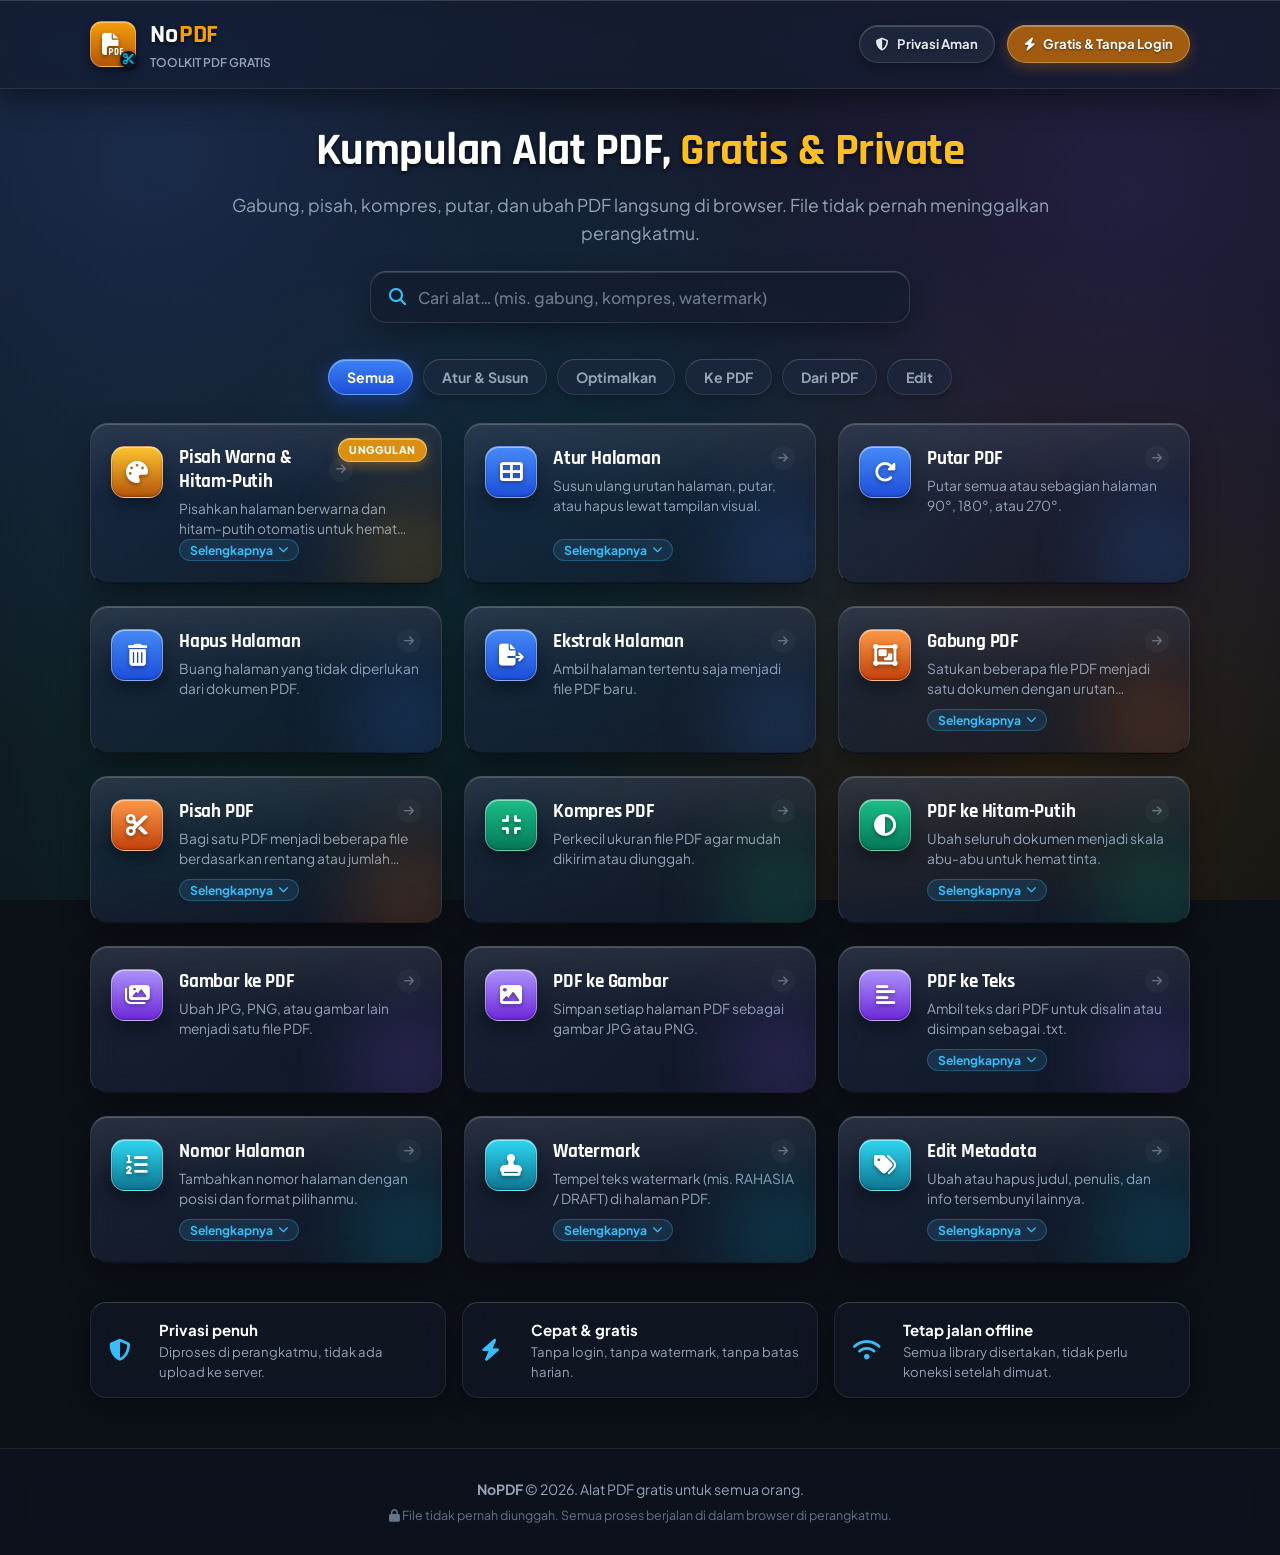
==== commit 490a48a7: "feat: add frontend implementation with HTML, CSS, and JavaScript for color separation tool" ====
--- a/frontend/index.html
+++ b/frontend/index.html
@@ -16,7 +16,8 @@
         rel="stylesheet">
 
     <!-- FontAwesome (lokal, agar tetap jalan offline) -->
-    <link rel="icon" href="data:image/svg+xml,%3Csvg xmlns=%27http://www.w3.org/2000/svg%27 viewBox=%270 0 64 64%27%3E%3Crect width=%2764%27 height=%2764%27 rx=%2714%27 fill=%27%23d97706%27/%3E%3Cpath d=%27M18 10h20l10 10v34H18z%27 fill=%27%23fff%27/%3E%3Cpath d=%27M38 10v10h10z%27 fill=%27%23fcd34d%27/%3E%3C/svg%3E">
+    <link rel="icon"
+        href="data:image/svg+xml,%3Csvg xmlns=%27http://www.w3.org/2000/svg%27 viewBox=%270 0 64 64%27%3E%3Crect width=%2764%27 height=%2764%27 rx=%2714%27 fill=%27%23d97706%27/%3E%3Cpath d=%27M18 10h20l10 10v34H18z%27 fill=%27%23fff%27/%3E%3Cpath d=%27M38 10v10h10z%27 fill=%27%23fcd34d%27/%3E%3C/svg%3E">
     <link rel="stylesheet" href="./vendor/fa/css/all.min.css">
 
     <link rel="stylesheet" href="./css/style.css">
@@ -38,14 +39,16 @@
                 </div>
             </a>
             <div class="header-badges">
-                <span class="badge skeuo-badge"><i class="fa-solid fa-shield-halved"></i> 100% Privasi Aman</span>
+                <span class="badge skeuo-badge"><i class="fa-solid fa-shield-halved"></i>Privasi Aman</span>
                 <span class="badge skeuo-badge gold"><i class="fa-solid fa-bolt"></i> Gratis & Tanpa Login</span>
             </div>
         </div>
     </header>
 
     <main class="container main-content" id="app">
-        <noscript><p>Aplikasi ini membutuhkan JavaScript.</p></noscript>
+        <noscript>
+            <p>Aplikasi ini membutuhkan JavaScript.</p>
+        </noscript>
     </main>
 
     <footer class="site-footer skeuo-footer">
@@ -69,4 +72,4 @@
     <script src="./js/app.js"></script>
 </body>
 
-</html>
+</html>
--- a/frontend/css/style.css
+++ b/frontend/css/style.css
@@ -37,11 +37,15 @@
 
 body.skeuo-theme {
     font-family: var(--font-body);
-    background-color: var(--skeuo-bg-desk);
+    background-color: #0c1017;
     background-image:
-        radial-gradient(circle at 50% 30%, rgba(59, 130, 246, 0.08), transparent 70%),
-        radial-gradient(circle at 80% 80%, rgba(245, 158, 11, 0.05), transparent 60%),
-        linear-gradient(135deg, #1c2230 0%, #121620 100%);
+        radial-gradient(circle at 12% 18%, rgba(59, 130, 246, 0.18), transparent 45%),
+        radial-gradient(circle at 88% 22%, rgba(139, 92, 246, 0.15), transparent 45%),
+        radial-gradient(circle at 50% 55%, rgba(6, 182, 212, 0.12), transparent 50%),
+        radial-gradient(circle at 82% 85%, rgba(245, 158, 11, 0.13), transparent 40%),
+        radial-gradient(circle at 18% 88%, rgba(16, 185, 129, 0.10), transparent 42%),
+        linear-gradient(160deg, #131926 0%, #0a0d14 100%);
+    background-attachment: fixed;
     color: var(--skeuo-text-light);
     min-height: 100vh;
     display: flex;
@@ -57,15 +61,18 @@
     padding: 0 20px;
 }
 
-/* Header */
+/* Header with Frosted Glass */
 .site-header {
-    background: linear-gradient(180deg, #333d52 0%, #1e2533 100%);
-    border-bottom: 2px solid #0f131a;
-    box-shadow: inset 0 1px 0 rgba(255, 255, 255, 0.2), 0 8px 20px rgba(0, 0, 0, 0.5);
+    background: rgba(22, 29, 44, 0.75);
+    backdrop-filter: blur(16px) saturate(180%);
+    -webkit-backdrop-filter: blur(16px) saturate(180%);
+    border-bottom: 1px solid rgba(255, 255, 255, 0.09);
+    box-shadow: 0 10px 30px rgba(0, 0, 0, 0.45), inset 0 1px 0 rgba(255, 255, 255, 0.15);
     padding: 16px 0;
     position: sticky;
     top: 0;
     z-index: 50;
+    transition: background 0.3s ease;
 }
 
 .header-container {
@@ -141,9 +148,11 @@
 .skeuo-badge {
     padding: 8px 16px;
     border-radius: 20px;
-    background: linear-gradient(180deg, #2b3548 0%, #19202c 100%);
-    border: 1px solid rgba(255, 255, 255, 0.12);
-    box-shadow: inset 0 1px 0 rgba(255, 255, 255, 0.15), 0 4px 8px rgba(0, 0, 0, 0.3);
+    background: rgba(35, 45, 66, 0.65);
+    backdrop-filter: blur(10px);
+    -webkit-backdrop-filter: blur(10px);
+    border: 1px solid rgba(255, 255, 255, 0.14);
+    box-shadow: inset 0 1px 0 rgba(255, 255, 255, 0.2), 0 4px 12px rgba(0, 0, 0, 0.3);
     font-size: 0.82rem;
     font-weight: 700;
     color: #e2e8f0;
@@ -151,17 +160,21 @@
     align-items: center;
     gap: 8px;
     text-shadow: 0 1px 2px rgba(0, 0, 0, 0.5);
+    transition: transform 0.2s ease, background 0.2s ease;
 }
 
 .skeuo-badge.gold {
-    background: linear-gradient(180deg, #d97706 0%, #92400e 100%);
-    border-color: rgba(253, 230, 138, 0.3);
+    background: rgba(217, 119, 6, 0.72);
+    border-color: rgba(253, 230, 138, 0.35);
+    box-shadow: inset 0 1px 0 rgba(255, 255, 255, 0.3), 0 4px 14px rgba(217, 119, 6, 0.3);
     color: #fff;
 }
 
-/* Tactile Cards */
+/* Tactile Frosted Glass Cards */
 .skeuo-card {
-    background: linear-gradient(180deg, var(--skeuo-card-top) 0%, var(--skeuo-card-bottom) 100%);
+    background: linear-gradient(135deg, rgba(38, 48, 70, 0.7) 0%, rgba(20, 27, 42, 0.8) 100%);
+    backdrop-filter: blur(16px) saturate(180%);
+    -webkit-backdrop-filter: blur(16px) saturate(180%);
     border: 1px solid var(--skeuo-card-border-light);
     border-bottom: 1px solid var(--skeuo-card-border-dark);
     box-shadow:
@@ -919,12 +932,14 @@
     display: none !important;
 }
 
-/* Footer */
+/* Footer with Frosted Glass */
 .site-footer {
     margin-top: auto;
     padding: 30px 0;
-    border-top: 2px solid #0f131a;
-    background: linear-gradient(180deg, #1a202c 0%, #0f131a 100%);
+    border-top: 1px solid rgba(255, 255, 255, 0.08);
+    background: rgba(14, 18, 28, 0.75);
+    backdrop-filter: blur(16px) saturate(180%);
+    -webkit-backdrop-filter: blur(16px) saturate(180%);
     text-align: center;
     font-size: 0.88rem;
     color: var(--skeuo-text-muted);
--- a/frontend/css/tools.css
+++ b/frontend/css/tools.css
@@ -23,15 +23,30 @@
 
 .main-content { padding-bottom: 50px; flex: 1; }
 
-/* ---------- Home ---------- */
+/* ---------- Home with Frosted Glass Aesthetics ---------- */
 .search-box {
-    max-width: 520px;
+    max-width: 540px;
     margin: 24px auto 0;
-    padding: 0 16px;
-    gap: 10px;
-    height: 50px;
-}
-.search-box i { color: var(--skeuo-text-dim); }
+    padding: 0 18px;
+    gap: 12px;
+    height: 52px;
+    background: rgba(20, 27, 44, 0.62);
+    backdrop-filter: blur(14px);
+    -webkit-backdrop-filter: blur(14px);
+    border: 1px solid rgba(255, 255, 255, 0.12);
+    border-top: 1px solid rgba(255, 255, 255, 0.22);
+    box-shadow: 0 10px 30px -5px rgba(0, 0, 0, 0.45), inset 0 1px 0 rgba(255, 255, 255, 0.12);
+    border-radius: 16px;
+    display: flex;
+    align-items: center;
+    transition: all 0.22s ease;
+}
+.search-box:focus-within {
+    background: rgba(28, 38, 62, 0.78);
+    border-color: rgba(56, 189, 248, 0.55);
+    box-shadow: 0 12px 35px -5px rgba(0, 0, 0, 0.55), 0 0 20px rgba(56, 189, 248, 0.28);
+}
+.search-box i { color: #38bdf8; font-size: 1.05rem; }
 .search-box input {
     flex: 1;
     padding: 0;
@@ -44,65 +59,267 @@
     height: 100%;
     outline: none;
 }
+.search-box input::placeholder {
+    color: rgba(148, 163, 184, 0.7);
+}
 
 .chip-row {
     display: flex;
     flex-wrap: wrap;
     justify-content: center;
-    gap: 8px;
-    margin: 8px 0 26px;
+    gap: 10px;
+    margin: 12px 0 28px;
 }
 .chip {
-    background: linear-gradient(180deg, #2b3548 0%, #19202c 100%);
-    border: 1px solid rgba(255, 255, 255, 0.12);
+    background: rgba(30, 40, 64, 0.55);
+    backdrop-filter: blur(10px);
+    -webkit-backdrop-filter: blur(10px);
+    border: 1px solid rgba(255, 255, 255, 0.1);
+    border-top: 1px solid rgba(255, 255, 255, 0.18);
     color: var(--skeuo-text-muted);
-    padding: 8px 16px;
-    border-radius: 20px;
+    padding: 8px 18px;
+    border-radius: 22px;
     font-weight: 700;
     font-size: 0.88rem;
     cursor: pointer;
-    transition: all 0.15s ease;
-}
-.chip:hover { color: #fff; }
+    box-shadow: 0 4px 12px rgba(0, 0, 0, 0.25);
+    transition: all 0.18s cubic-bezier(0.16, 1, 0.3, 1);
+}
+.chip:hover {
+    background: rgba(45, 58, 88, 0.72);
+    color: #fff;
+    border-color: rgba(255, 255, 255, 0.22);
+    transform: translateY(-2px);
+    box-shadow: 0 6px 16px rgba(0, 0, 0, 0.35);
+}
 .chip.active {
     background: var(--hue-blue);
     color: #fff;
-    border-color: rgba(147, 197, 253, 0.4);
+    border-color: rgba(147, 197, 253, 0.5);
+    box-shadow: 0 6px 20px rgba(29, 78, 216, 0.45), inset 0 1px 0 rgba(255, 255, 255, 0.35);
 }
 
 .tool-grid {
     display: grid;
-    grid-template-columns: repeat(auto-fill, minmax(255px, 1fr));
-    gap: 20px;
-    margin-bottom: 36px;
-}
+    grid-template-columns: repeat(auto-fill, minmax(275px, 1fr));
+    gap: 22px;
+    margin-bottom: 38px;
+    align-items: stretch;
+}
+
+/* Frosted Glass Tool Card */
 .tool-card {
     position: relative;
     display: flex;
     gap: 16px;
     align-items: flex-start;
     margin: 0;
-    padding: 20px;
+    padding: 22px 20px;
+    height: 100%;
+    min-height: 148px;
+    box-sizing: border-box;
     text-decoration: none;
     color: inherit;
-    transition: transform 0.15s ease, box-shadow 0.15s ease;
-}
+    border-radius: 18px;
+    background: linear-gradient(135deg, rgba(32, 42, 64, 0.62) 0%, rgba(18, 25, 40, 0.76) 100%);
+    backdrop-filter: blur(16px) saturate(180%);
+    -webkit-backdrop-filter: blur(16px) saturate(180%);
+    border: 1px solid rgba(255, 255, 255, 0.12);
+    border-top: 1px solid rgba(255, 255, 255, 0.22);
+    border-bottom: 1px solid rgba(0, 0, 0, 0.5);
+    box-shadow:
+        0 12px 32px -8px rgba(0, 0, 0, 0.55),
+        inset 0 1px 0 rgba(255, 255, 255, 0.2),
+        inset 0 -1px 0 rgba(0, 0, 0, 0.3);
+    overflow: hidden;
+    transition: transform 0.22s cubic-bezier(0.16, 1, 0.3, 1),
+                box-shadow 0.22s cubic-bezier(0.16, 1, 0.3, 1),
+                border-color 0.22s ease,
+                background 0.22s ease;
+}
+
+/* Glass specular light sheen */
+.tool-card::before {
+    content: '';
+    position: absolute;
+    top: 0;
+    left: 0;
+    right: 0;
+    height: 48%;
+    background: linear-gradient(180deg, rgba(255, 255, 255, 0.08) 0%, rgba(255, 255, 255, 0) 100%);
+    border-radius: 18px 18px 0 0;
+    pointer-events: none;
+    transition: opacity 0.22s ease;
+}
+
+/* Glass ambient glow flare */
+.tool-card::after {
+    content: '';
+    position: absolute;
+    bottom: -35px;
+    right: -35px;
+    width: 130px;
+    height: 130px;
+    border-radius: 50%;
+    filter: blur(35px);
+    opacity: 0.18;
+    pointer-events: none;
+    transition: opacity 0.25s ease, transform 0.25s ease;
+}
+
+.tool-card.hue-blue::after { background: #3b82f6; }
+.tool-card.hue-orange::after { background: #f97316; }
+.tool-card.hue-green::after { background: #10b981; }
+.tool-card.hue-violet::after { background: #8b5cf6; }
+.tool-card.hue-cyan::after { background: #06b6d4; }
+.tool-card.hue-gold::after { background: #f59e0b; }
+
 .tool-card:hover {
-    transform: translateY(-3px);
-    box-shadow: 0 18px 38px rgba(0, 0, 0, 0.6), inset 0 1px 0 rgba(255, 255, 255, 0.25);
-}
-.tool-card:active { transform: translateY(1px); }
+    transform: translateY(-4px);
+    background: linear-gradient(135deg, rgba(42, 55, 82, 0.74) 0%, rgba(22, 30, 48, 0.85) 100%);
+}
+
+.tool-card:hover::after {
+    opacity: 0.4;
+    transform: scale(1.15);
+}
+
+.tool-card.hue-blue:hover {
+    box-shadow: 0 18px 40px -8px rgba(0, 0, 0, 0.65), 0 0 25px -4px rgba(59, 130, 246, 0.3), inset 0 1px 0 rgba(255, 255, 255, 0.35);
+    border-top-color: rgba(147, 197, 253, 0.5);
+    border-color: rgba(96, 165, 250, 0.3);
+}
+.tool-card.hue-orange:hover {
+    box-shadow: 0 18px 40px -8px rgba(0, 0, 0, 0.65), 0 0 25px -4px rgba(249, 115, 22, 0.3), inset 0 1px 0 rgba(255, 255, 255, 0.35);
+    border-top-color: rgba(253, 186, 116, 0.5);
+    border-color: rgba(251, 146, 60, 0.3);
+}
+.tool-card.hue-green:hover {
+    box-shadow: 0 18px 40px -8px rgba(0, 0, 0, 0.65), 0 0 25px -4px rgba(16, 185, 129, 0.3), inset 0 1px 0 rgba(255, 255, 255, 0.35);
+    border-top-color: rgba(110, 231, 183, 0.5);
+    border-color: rgba(52, 211, 153, 0.3);
+}
+.tool-card.hue-violet:hover {
+    box-shadow: 0 18px 40px -8px rgba(0, 0, 0, 0.65), 0 0 25px -4px rgba(139, 92, 246, 0.3), inset 0 1px 0 rgba(255, 255, 255, 0.35);
+    border-top-color: rgba(196, 181, 253, 0.5);
+    border-color: rgba(167, 139, 250, 0.3);
+}
+.tool-card.hue-cyan:hover {
+    box-shadow: 0 18px 40px -8px rgba(0, 0, 0, 0.65), 0 0 25px -4px rgba(6, 182, 212, 0.3), inset 0 1px 0 rgba(255, 255, 255, 0.35);
+    border-top-color: rgba(103, 232, 249, 0.5);
+    border-color: rgba(34, 211, 238, 0.3);
+}
+.tool-card.hue-gold:hover {
+    box-shadow: 0 18px 40px -8px rgba(0, 0, 0, 0.65), 0 0 25px -4px rgba(245, 158, 11, 0.3), inset 0 1px 0 rgba(255, 255, 255, 0.35);
+    border-top-color: rgba(252, 211, 77, 0.5);
+    border-color: rgba(251, 191, 36, 0.3);
+}
+.tool-card:active { transform: translateY(0); }
+
+.tool-text {
+    flex: 1;
+    min-width: 0;
+    display: flex;
+    flex-direction: column;
+    height: 100%;
+}
+
+.tool-title-row {
+    display: flex;
+    align-items: center;
+    justify-content: space-between;
+    gap: 8px;
+    margin-bottom: 6px;
+}
+.tool-card.has-flag .tool-title-row {
+    padding-right: 68px;
+}
+
 .tool-text h3 {
     font-family: var(--font-heading);
-    font-size: 1.18rem;
+    font-size: 1.16rem;
     font-weight: 700;
-    margin-bottom: 4px;
-}
-.tool-text p {
+    margin: 0;
+    line-height: 1.25;
+    color: #fff;
+    letter-spacing: -0.2px;
+}
+
+.tool-arrow {
+    display: inline-flex;
+    align-items: center;
+    justify-content: center;
+    width: 24px;
+    height: 24px;
+    border-radius: 50%;
+    background: rgba(255, 255, 255, 0.06);
+    color: var(--skeuo-text-muted);
+    font-size: 0.72rem;
+    opacity: 0.6;
+    transform: translateX(0);
+    transition: all 0.2s cubic-bezier(0.16, 1, 0.3, 1);
+    flex-shrink: 0;
+}
+.tool-card:hover .tool-arrow {
+    opacity: 1;
+    color: #fff;
+    background: rgba(56, 189, 248, 0.25);
+    transform: translateX(3px);
+}
+
+.tool-desc-wrap {
+    display: flex;
+    flex-direction: column;
+    flex: 1;
+}
+.tool-desc {
     font-size: 0.86rem;
     color: var(--skeuo-text-muted);
     line-height: 1.45;
-}
+    margin: 0;
+    display: -webkit-box;
+    -webkit-line-clamp: 2;
+    -webkit-box-orient: vertical;
+    overflow: hidden;
+    text-overflow: ellipsis;
+    word-break: break-word;
+}
+.tool-card.is-expanded .tool-desc {
+    display: block;
+    -webkit-line-clamp: unset;
+    overflow: visible;
+}
+
+.see-more-btn {
+    align-self: flex-start;
+    display: inline-flex;
+    align-items: center;
+    gap: 5px;
+    margin-top: auto;
+    padding: 3px 10px;
+    background: rgba(56, 189, 248, 0.12);
+    backdrop-filter: blur(6px);
+    -webkit-backdrop-filter: blur(6px);
+    border: 1px solid rgba(56, 189, 248, 0.28);
+    border-radius: 12px;
+    color: #38bdf8;
+    font-size: 0.76rem;
+    font-weight: 700;
+    cursor: pointer;
+    line-height: 1.2;
+    transition: all 0.18s ease;
+}
+.see-more-btn:hover {
+    background: rgba(56, 189, 248, 0.22);
+    border-color: rgba(56, 189, 248, 0.55);
+    color: #e0f2fe;
+    box-shadow: 0 0 10px rgba(56, 189, 248, 0.3);
+}
+.see-more-btn i {
+    font-size: 0.65rem;
+    transition: transform 0.2s ease;
+}
+
 .tool-icon {
     flex: none;
     width: 52px;
@@ -113,48 +330,74 @@
     justify-content: center;
     font-size: 22px;
     color: #fff;
-    border: 1px solid rgba(255, 255, 255, 0.3);
-    box-shadow: inset 0 1px 0 rgba(255, 255, 255, 0.4), 0 4px 10px rgba(0, 0, 0, 0.45);
-    text-shadow: 0 2px 4px rgba(0, 0, 0, 0.5);
-}
+    border: 1px solid rgba(255, 255, 255, 0.35);
+    box-shadow:
+        inset 0 1px 0 rgba(255, 255, 255, 0.5),
+        inset 0 -1px 2px rgba(0, 0, 0, 0.3),
+        0 6px 16px rgba(0, 0, 0, 0.4);
+    text-shadow: 0 2px 4px rgba(0, 0, 0, 0.4);
+    transition: transform 0.22s cubic-bezier(0.16, 1, 0.3, 1);
+}
+.tool-card:hover .tool-icon {
+    transform: scale(1.06);
+}
+
 .hue-blue .tool-icon { background: var(--hue-blue); }
 .hue-orange .tool-icon { background: var(--hue-orange); }
 .hue-green .tool-icon { background: var(--hue-green); }
 .hue-violet .tool-icon { background: var(--hue-violet); }
 .hue-cyan .tool-icon { background: var(--hue-cyan); }
 .hue-gold .tool-icon { background: var(--hue-gold); }
+
 .tool-flag {
-    display: inline-block;
-    margin-bottom: 6px;
-    font-size: 0.68rem;
+    position: absolute;
+    top: 14px;
+    right: 14px;
+    font-size: 0.66rem;
     font-weight: 800;
-    letter-spacing: 0.5px;
+    letter-spacing: 0.6px;
     text-transform: uppercase;
-    padding: 3px 9px;
-    border-radius: 10px;
-    background: var(--hue-gold);
-    color: #fff;
-    box-shadow: inset 0 1px 0 rgba(255, 255, 255, 0.4);
+    padding: 3px 10px;
+    border-radius: 12px;
+    background: rgba(245, 158, 11, 0.88);
+    backdrop-filter: blur(8px);
+    -webkit-backdrop-filter: blur(8px);
+    border: 1px solid rgba(255, 255, 255, 0.4);
+    color: #ffffff;
+    box-shadow: 0 4px 12px rgba(245, 158, 11, 0.35), inset 0 1px 0 rgba(255, 255, 255, 0.4);
+    z-index: 2;
+    pointer-events: none;
 }
 .empty-note { grid-column: 1 / -1; text-align: center; color: var(--skeuo-text-muted); padding: 30px; }
 
+/* Frosted Glass Trust Row */
 .trust-row {
     display: grid;
-    grid-template-columns: repeat(auto-fit, minmax(230px, 1fr));
+    grid-template-columns: repeat(auto-fit, minmax(240px, 1fr));
     gap: 16px;
 }
 .trust-row > div {
     display: grid;
-    grid-template-columns: 34px 1fr;
-    column-gap: 12px;
-    padding: 14px 16px;
-    border-radius: 12px;
-    background: rgba(15, 23, 42, 0.5);
-    border: 1px solid rgba(255, 255, 255, 0.06);
-}
-.trust-row i { grid-row: span 2; font-size: 20px; color: #38bdf8; align-self: center; }
-.trust-row strong { font-size: 0.92rem; }
-.trust-row span { font-size: 0.8rem; color: var(--skeuo-text-muted); }
+    grid-template-columns: 36px 1fr;
+    column-gap: 14px;
+    padding: 16px 18px;
+    border-radius: 16px;
+    background: rgba(20, 27, 44, 0.55);
+    backdrop-filter: blur(14px);
+    -webkit-backdrop-filter: blur(14px);
+    border: 1px solid rgba(255, 255, 255, 0.08);
+    border-top: 1px solid rgba(255, 255, 255, 0.18);
+    box-shadow: 0 8px 24px rgba(0, 0, 0, 0.3);
+    transition: transform 0.2s ease, border-color 0.2s ease, box-shadow 0.2s ease;
+}
+.trust-row > div:hover {
+    transform: translateY(-2px);
+    border-color: rgba(255, 255, 255, 0.18);
+    box-shadow: 0 10px 28px rgba(0, 0, 0, 0.4);
+}
+.trust-row i { grid-row: span 2; font-size: 22px; color: #38bdf8; align-self: center; }
+.trust-row strong { font-size: 0.94rem; color: #fff; }
+.trust-row span { font-size: 0.82rem; color: var(--skeuo-text-muted); }
 
 /* ---------- Tool page header ---------- */
 .tool-head { padding: 26px 0 20px; }
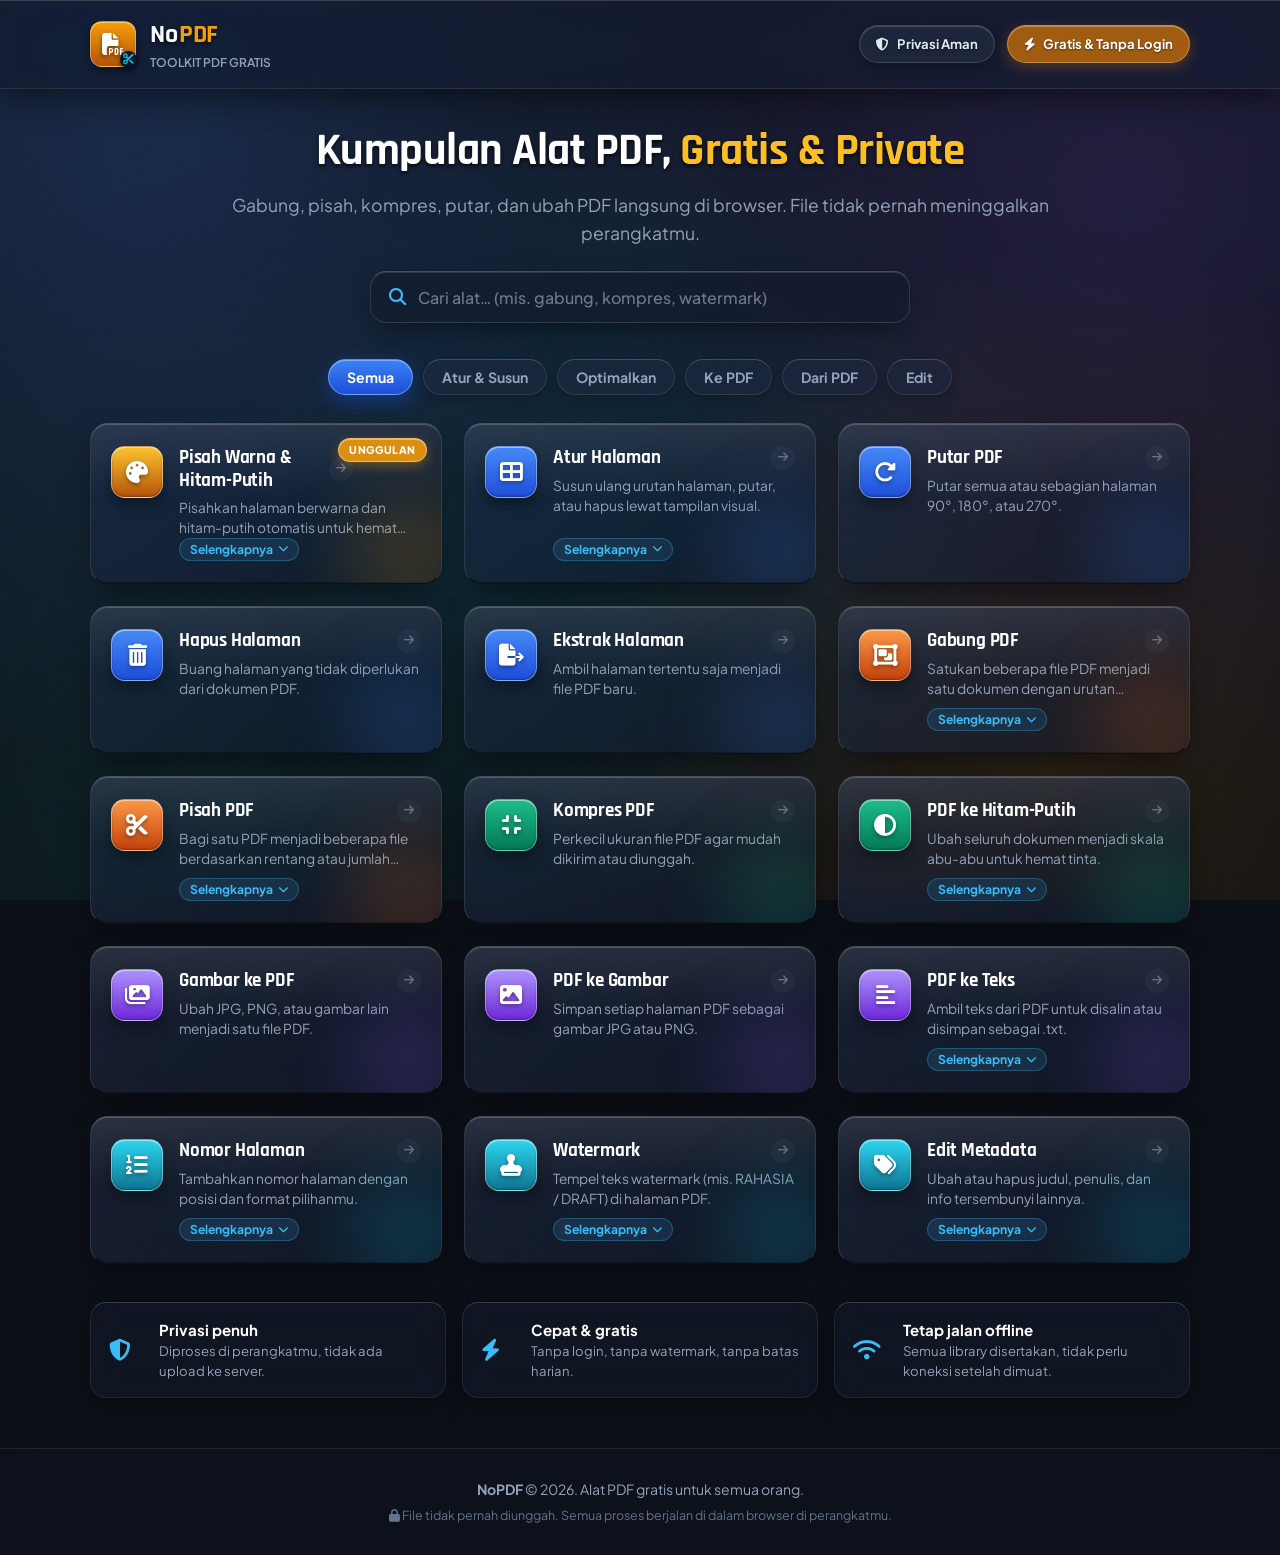
==== commit d79b3f42: "perf: preload and cache pdf.worker script for true offline processing" ====
--- a/frontend/index.html
+++ b/frontend/index.html
@@ -19,6 +19,9 @@
     <link rel="icon"
         href="data:image/svg+xml,%3Csvg xmlns=%27http://www.w3.org/2000/svg%27 viewBox=%270 0 64 64%27%3E%3Crect width=%2764%27 height=%2764%27 rx=%2714%27 fill=%27%23d97706%27/%3E%3Cpath d=%27M18 10h20l10 10v34H18z%27 fill=%27%23fff%27/%3E%3Cpath d=%27M38 10v10h10z%27 fill=%27%23fcd34d%27/%3E%3C/svg%3E">
     <link rel="stylesheet" href="./vendor/fa/css/all.min.css">
+
+    <!-- Preload PDF.js worker so file processing works completely offline -->
+    <link rel="preload" href="./vendor/pdf.worker.min.js" as="fetch" crossorigin>
 
     <link rel="stylesheet" href="./css/style.css">
     <link rel="stylesheet" href="./css/tools.css">
--- a/frontend/css/style.css
+++ b/frontend/css/style.css
@@ -37,6 +37,26 @@
 
 body.skeuo-theme {
     font-family: var(--font-body);
+    background-color: #0c1017;
+    color: var(--skeuo-text-light);
+    min-height: 100vh;
+    display: flex;
+    flex-direction: column;
+    overflow-x: hidden;
+    line-height: 1.5;
+    position: relative;
+}
+
+/* GPU-accelerated fixed background (prevents mobile scroll repaint bottleneck) */
+body.skeuo-theme::before {
+    content: '';
+    position: fixed;
+    top: 0;
+    left: 0;
+    right: 0;
+    bottom: 0;
+    z-index: -1;
+    pointer-events: none;
     background-color: #0c1017;
     background-image:
         radial-gradient(circle at 12% 18%, rgba(59, 130, 246, 0.18), transparent 45%),
@@ -45,13 +65,8 @@
         radial-gradient(circle at 82% 85%, rgba(245, 158, 11, 0.13), transparent 40%),
         radial-gradient(circle at 18% 88%, rgba(16, 185, 129, 0.10), transparent 42%),
         linear-gradient(160deg, #131926 0%, #0a0d14 100%);
-    background-attachment: fixed;
-    color: var(--skeuo-text-light);
-    min-height: 100vh;
-    display: flex;
-    flex-direction: column;
-    overflow-x: hidden;
-    line-height: 1.5;
+    transform: translateZ(0);
+    will-change: transform;
 }
 
 .container {
--- a/frontend/css/tools.css
+++ b/frontend/css/tools.css
@@ -132,6 +132,8 @@
         inset 0 1px 0 rgba(255, 255, 255, 0.2),
         inset 0 -1px 0 rgba(0, 0, 0, 0.3);
     overflow: hidden;
+    content-visibility: auto;
+    contain-intrinsic-size: 150px;
     transition: transform 0.22s cubic-bezier(0.16, 1, 0.3, 1),
                 box-shadow 0.22s cubic-bezier(0.16, 1, 0.3, 1),
                 border-color 0.22s ease,
@@ -848,6 +850,30 @@
     .action-summary { font-size: 0.8rem; }
     .action-bar .skeuo-push-btn { padding: 10px 14px; font-size: 0.92rem; flex: none; }
     .file-bar { flex-wrap: wrap; }
+
+    /* Mobile Glass Optimization: smooth 60fps scrolling */
+    .tool-card {
+        background: rgba(22, 29, 44, 0.82);
+        backdrop-filter: blur(8px);
+        -webkit-backdrop-filter: blur(8px);
+        box-shadow: 0 8px 20px rgba(0, 0, 0, 0.45), inset 0 1px 0 rgba(255, 255, 255, 0.18);
+    }
+    .tool-card::after {
+        display: none; /* remove heavy 35px blur shaders on mobile */
+    }
+    .trust-row > div {
+        backdrop-filter: blur(8px);
+        -webkit-backdrop-filter: blur(8px);
+    }
+}
+@media (hover: none) {
+    /* Touch devices don't have hover, skip inactive blur glow calculations */
+    .tool-card::after {
+        display: none;
+    }
+    .tool-card:hover {
+        transform: none;
+    }
 }
 @media (max-width: 480px) {
     .page-grid { grid-template-columns: repeat(2, 1fr); gap: 10px; }
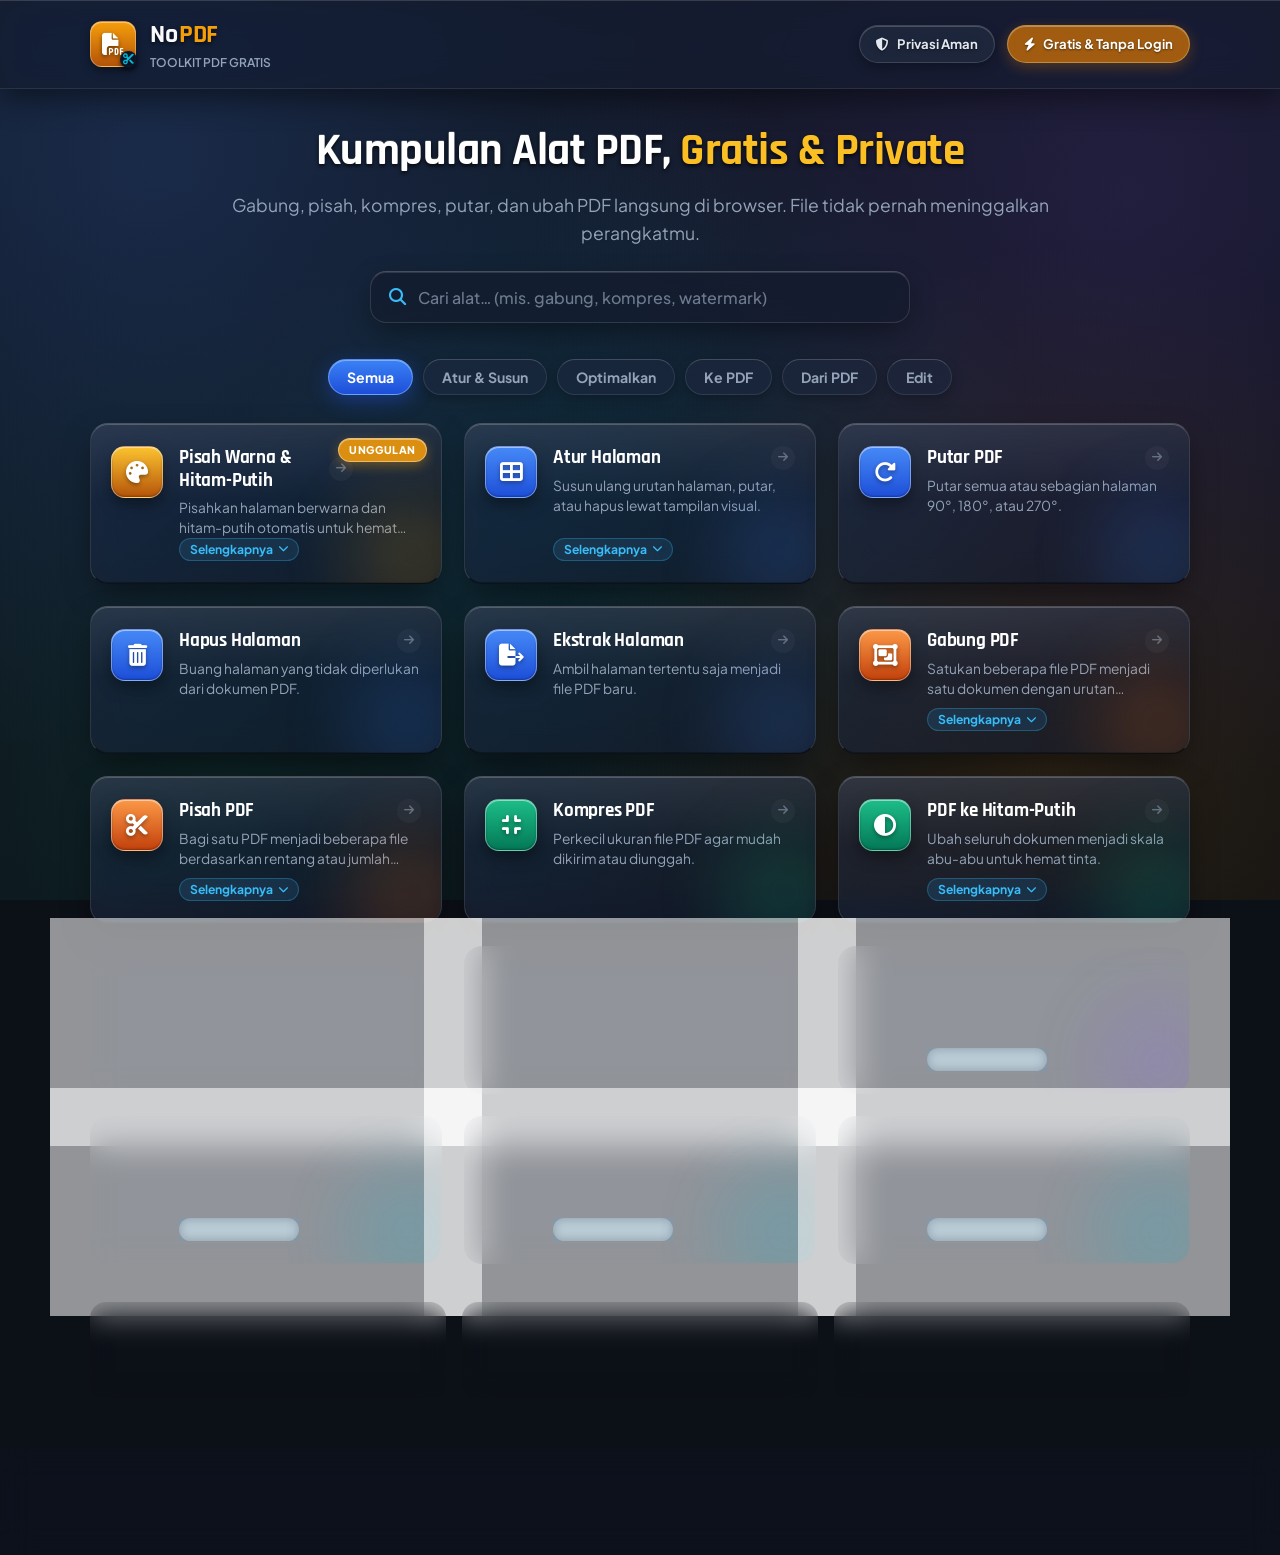
==== commit e4405b23: "fix: use in-memory blob worker and service worker for true offline support" ====
--- a/frontend/index.html
+++ b/frontend/index.html
@@ -73,6 +73,13 @@
     <script src="./js/tools/edit.js"></script>
     <script src="./js/tools/colorsplit.js"></script>
     <script src="./js/app.js"></script>
+    <script>
+        if ('serviceWorker' in navigator) {
+            window.addEventListener('load', () => {
+                navigator.serviceWorker.register('./sw.js').catch(() => {});
+            });
+        }
+    </script>
 </body>
 
 </html>
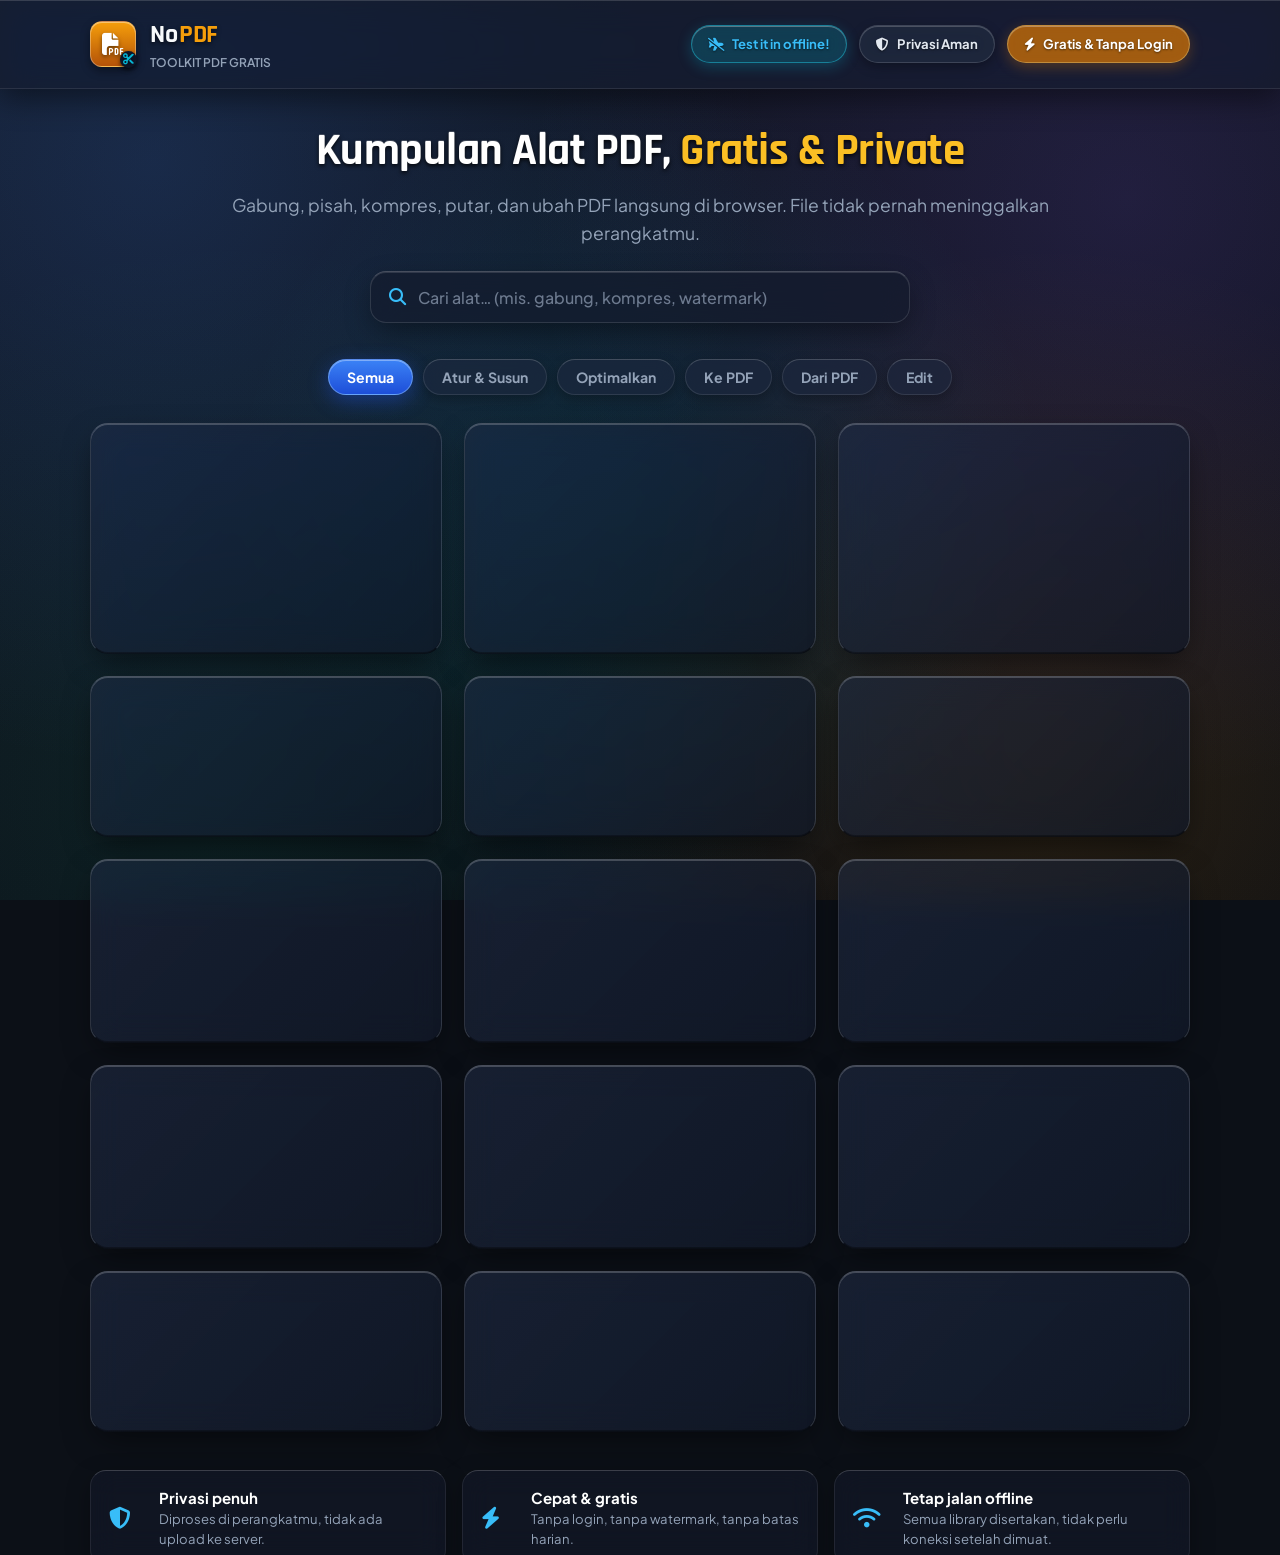
==== commit 914b1265: "feat: add 'u can test it in offline' tagline and badges across ui" ====
--- a/frontend/index.html
+++ b/frontend/index.html
@@ -42,7 +42,8 @@
                 </div>
             </a>
             <div class="header-badges">
-                <span class="badge skeuo-badge"><i class="fa-solid fa-shield-halved"></i>Privasi Aman</span>
+                <span class="badge skeuo-badge cyan"><i class="fa-solid fa-plane-slash"></i> Test it in offline!</span>
+                <span class="badge skeuo-badge"><i class="fa-solid fa-shield-halved"></i> Privasi Aman</span>
                 <span class="badge skeuo-badge gold"><i class="fa-solid fa-bolt"></i> Gratis & Tanpa Login</span>
             </div>
         </div>
--- a/frontend/css/style.css
+++ b/frontend/css/style.css
@@ -185,6 +185,14 @@
     color: #fff;
 }
 
+.skeuo-badge.cyan {
+    background: rgba(6, 182, 212, 0.22);
+    border-color: rgba(34, 211, 238, 0.45);
+    box-shadow: inset 0 1px 0 rgba(255, 255, 255, 0.3), 0 4px 14px rgba(6, 182, 212, 0.25);
+    color: #38bdf8;
+}
+
+
 /* Tactile Frosted Glass Cards */
 .skeuo-card {
     background: linear-gradient(135deg, rgba(38, 48, 70, 0.7) 0%, rgba(20, 27, 42, 0.8) 100%);
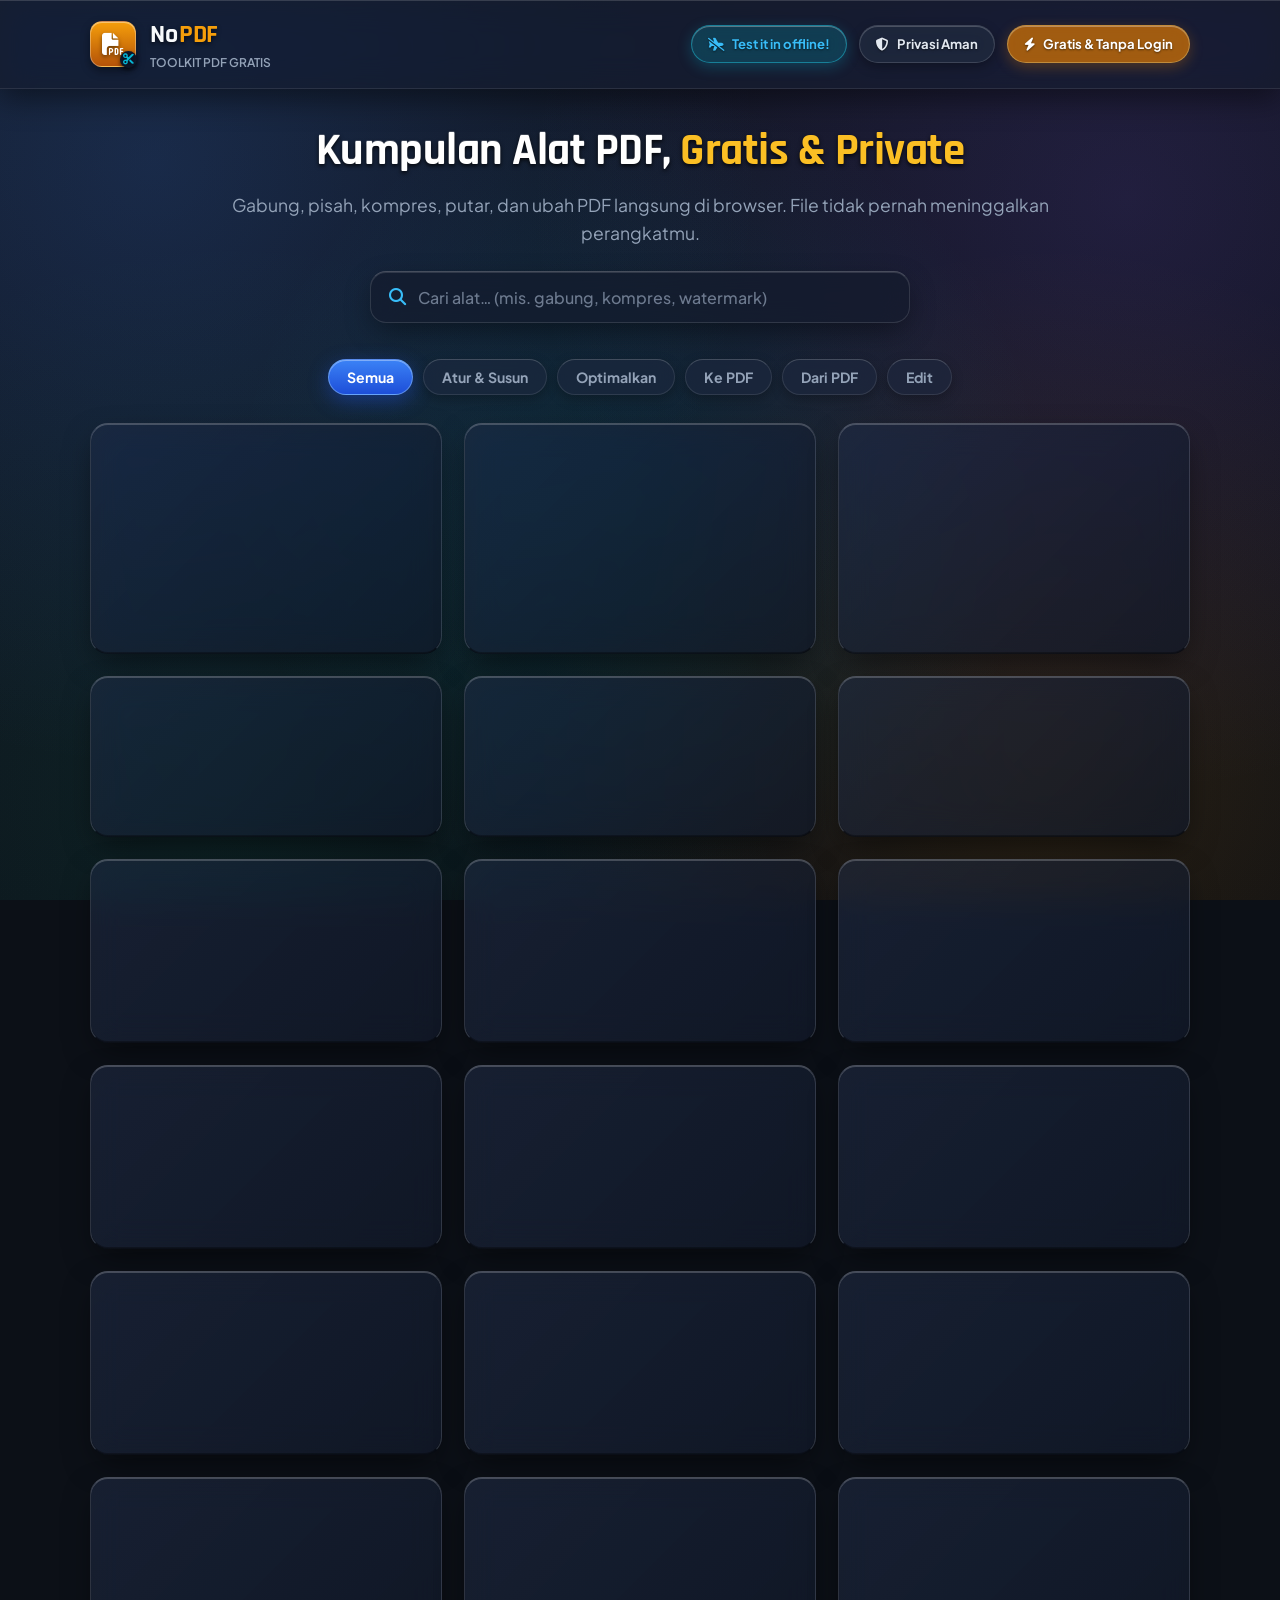
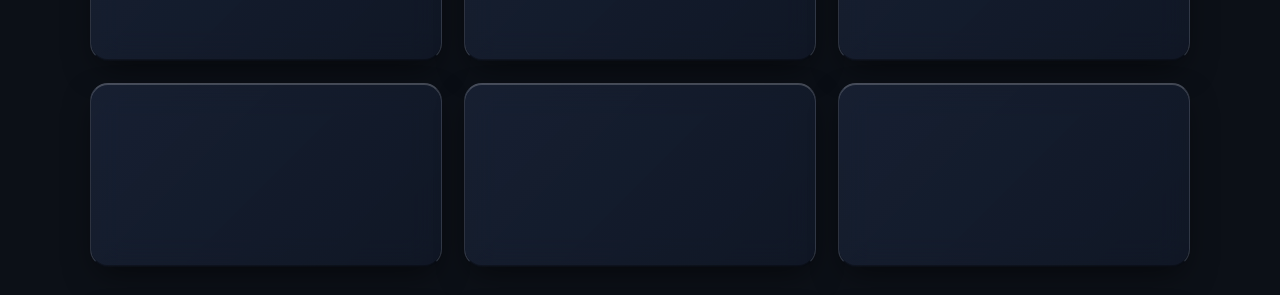
==== commit ffca58bf: "feat: add office converters, PDF text editor, and PDF signing tools - Add Word→PDF and Excel→PDF con" ====
--- a/frontend/index.html
+++ b/frontend/index.html
@@ -24,7 +24,7 @@
     <link rel="preload" href="./vendor/pdf.worker.min.js" as="fetch" crossorigin>
 
     <link rel="stylesheet" href="./css/style.css">
-    <link rel="stylesheet" href="./css/tools.css">
+    <link rel="stylesheet" href="./css/tools.css?v=23">
 </head>
 
 <body class="skeuo-theme">
@@ -66,12 +66,25 @@
     <script src="./vendor/pdf.min.js"></script>
     <script src="./vendor/pdf-lib.min.js"></script>
     <script src="./vendor/jszip.min.js"></script>
+    <script src="./vendor/docx-preview.min.js"></script>
+    <script src="./vendor/mammoth.browser.min.js"></script>
+    <script src="./vendor/xlsx.full.min.js"></script>
+    <script src="./vendor/html2canvas.min.js"></script>
     <script src="./js/core.js"></script>
     <script src="./js/tools/pages.js"></script>
     <script src="./js/tools/merge-split.js"></script>
     <script src="./js/tools/optimize.js"></script>
     <script src="./js/tools/convert.js"></script>
+    <script src="./js/tools/office.js"></script>
+    <script src="./js/tools/pptx2pdf.js"></script>
+    <script src="./js/tools/pdf2docx/extract.js"></script>
+    <script src="./js/tools/pdf2docx/layout.js"></script>
+    <script src="./js/tools/pdf2docx/docx.js"></script>
+    <script src="./js/tools/pdf2docx/pdf2word.js"></script>
+    <script src="./js/tools/pdfedit/textlayer.js"></script>
+    <script src="./js/tools/pdfedit/edittex.js"></script>
     <script src="./js/tools/edit.js"></script>
+    <script src="./js/tools/signpdf.js"></script>
     <script src="./js/tools/colorsplit.js"></script>
     <script src="./js/app.js"></script>
     <script>
--- a/frontend/css/tools.css
+++ b/frontend/css/tools.css
@@ -9,6 +9,7 @@
     --hue-violet: linear-gradient(180deg, #a78bfa 0%, #6d28d9 100%);
     --hue-cyan: linear-gradient(180deg, #22d3ee 0%, #0e7490 100%);
     --hue-gold: linear-gradient(180deg, #fbbf24 0%, #b45309 100%);
+    --hue-red: linear-gradient(180deg, #ef4444 0%, #b91c1c 100%);
     --danger: #f87171;
     --ok: #34d399;
     --warn: #fbbf24;
@@ -175,6 +176,7 @@
 .tool-card.hue-violet::after { background: #8b5cf6; }
 .tool-card.hue-cyan::after { background: #06b6d4; }
 .tool-card.hue-gold::after { background: #f59e0b; }
+.tool-card.hue-red::after { background: #ef4444; }
 
 .tool-card:hover {
     transform: translateY(-4px);
@@ -215,6 +217,11 @@
     box-shadow: 0 18px 40px -8px rgba(0, 0, 0, 0.65), 0 0 25px -4px rgba(245, 158, 11, 0.3), inset 0 1px 0 rgba(255, 255, 255, 0.35);
     border-top-color: rgba(252, 211, 77, 0.5);
     border-color: rgba(251, 191, 36, 0.3);
+}
+.tool-card.hue-red:hover {
+    box-shadow: 0 18px 40px -8px rgba(0, 0, 0, 0.65), 0 0 25px -4px rgba(239, 68, 68, 0.3), inset 0 1px 0 rgba(255, 255, 255, 0.35);
+    border-top-color: rgba(252, 165, 165, 0.5);
+    border-color: rgba(248, 113, 113, 0.3);
 }
 .tool-card:active { transform: translateY(0); }
 
@@ -281,6 +288,7 @@
     margin: 0;
     display: -webkit-box;
     -webkit-line-clamp: 2;
+    line-clamp: 2;
     -webkit-box-orient: vertical;
     overflow: hidden;
     text-overflow: ellipsis;
@@ -289,6 +297,7 @@
 .tool-card.is-expanded .tool-desc {
     display: block;
     -webkit-line-clamp: unset;
+    line-clamp: unset;
     overflow: visible;
 }
 
@@ -350,6 +359,7 @@
 .hue-violet .tool-icon { background: var(--hue-violet); }
 .hue-cyan .tool-icon { background: var(--hue-cyan); }
 .hue-gold .tool-icon { background: var(--hue-gold); }
+.hue-red .tool-icon { background: var(--hue-red); }
 
 .tool-flag {
     position: absolute;
@@ -881,6 +891,460 @@
     .file-item { gap: 8px; padding: 8px 10px; }
     .grip { display: none; }
 }
+/* ---------- Office Converters (DOCX & XLSX) ---------- */
+.file-bar-icon.word { color: #3b82f6; }
+.file-bar-icon.excel { color: #10b981; }
+
+.office-preview-card {
+    padding: 22px 24px;
+    margin-bottom: 20px;
+}
+
+.office-preview-header {
+    display: flex;
+    align-items: center;
+    justify-content: space-between;
+    margin-bottom: 14px;
+    font-size: 0.95rem;
+    font-weight: 700;
+    color: var(--skeuo-text-light);
+}
+
+.preview-badge {
+    font-size: 0.78rem;
+    font-weight: 600;
+    padding: 3px 10px;
+    border-radius: 999px;
+    background: rgba(56, 189, 248, 0.15);
+    color: #38bdf8;
+    border: 1px solid rgba(56, 189, 248, 0.3);
+}
+
+.office-preview-scroll {
+    max-height: 480px;
+    overflow: auto;
+    background: #0b0f19;
+    border-radius: 12px;
+    padding: 24px;
+    box-shadow: inset 0 4px 14px rgba(0, 0, 0, 0.7);
+    border: 1px solid rgba(255, 255, 255, 0.08);
+    display: flex;
+    flex-direction: column;
+    align-items: center;
+    gap: 20px;
+}
+
+.office-loading {
+    color: var(--skeuo-text-muted);
+    font-size: 0.9rem;
+    display: flex;
+    align-items: center;
+    gap: 10px;
+    padding: 40px 0;
+}
+
+.docx-wrapper {
+    background: transparent !important;
+    padding: 0 !important;
+}
+
+.docx-wrapper > section.docx {
+    background: #ffffff !important;
+    color: #1e293b !important;
+    box-shadow: 0 10px 25px -5px rgba(0, 0, 0, 0.5), 0 8px 10px -6px rgba(0, 0, 0, 0.5) !important;
+    margin-bottom: 20px !important;
+    border-radius: 4px;
+}
+
+.docx-wrapper > section.docx:last-child {
+    margin-bottom: 0 !important;
+}
+
+.mammoth-docx-page {
+    background: #ffffff;
+    color: #1e293b;
+    padding: 48px;
+    width: 100%;
+    max-width: 800px;
+    min-height: 800px;
+    box-shadow: 0 10px 25px -5px rgba(0, 0, 0, 0.5);
+    border-radius: 4px;
+    font-family: 'Plus Jakarta Sans', system-ui, -apple-system, sans-serif;
+    line-height: 1.6;
+}
+
+/* PowerPoint (.pptx) slide preview & rendering */
+.file-bar-icon.powerpoint { color: #fb923c; }
+
+.ppt-slide-frame {
+    position: relative;
+    flex: none;
+    background: #ffffff;
+    border-radius: 4px;
+    overflow: hidden;
+    box-shadow: 0 10px 25px -5px rgba(0, 0, 0, 0.5), 0 8px 10px -6px rgba(0, 0, 0, 0.5);
+}
+
+.ppt-slide {
+    position: relative;
+    overflow: hidden;
+    background: #ffffff;
+    color: #111111;
+    font-family: 'Segoe UI', Arial, sans-serif;
+    line-height: 1.2;
+}
+
+.ppt-slide,
+.ppt-slide * { box-sizing: border-box; }
+
+.ppt-shape { position: absolute; }
+.ppt-group { position: absolute; left: 0; top: 0; width: 0; height: 0; }
+.ppt-tx { width: 100%; height: 100%; overflow: hidden; }
+.ppt-p { margin: 0; white-space: pre-wrap; overflow-wrap: break-word; }
+.ppt-bullet { white-space: pre; }
+.ppt-table { border-collapse: collapse; table-layout: fixed; }
+.ppt-table td { overflow: hidden; }
+
+.mammoth-docx-page p { margin: 0 0 12px 0; }
+.mammoth-docx-page table { border-collapse: collapse; width: 100%; margin: 16px 0; }
+.mammoth-docx-page td, .mammoth-docx-page th { border: 1px solid #cbd5e1; padding: 6px 10px; }
+.mammoth-docx-page img { max-width: 100%; height: auto; }
+
+.xlsx-preview-container {
+    width: 100%;
+    overflow-x: auto;
+    background: #ffffff;
+    border-radius: 6px;
+    padding: 16px;
+    box-shadow: 0 10px 25px -5px rgba(0, 0, 0, 0.5);
+}
+
+.xlsx-render-table {
+    border-collapse: collapse;
+    width: 100%;
+    font-size: 0.82rem;
+    color: #0f172a;
+    font-family: 'Segoe UI', system-ui, sans-serif;
+    background: #ffffff;
+}
+
+.xlsx-render-table th,
+.xlsx-render-table td {
+    padding: 6px 10px;
+    text-align: left;
+    white-space: nowrap;
+    border: 1px solid #e2e8f0;
+}
+
+.xlsx-render-table th {
+    background: #f1f5f9;
+    font-weight: 700;
+    color: #1e293b;
+    border-bottom: 2px solid #cbd5e1;
+}
+
+.xlsx-render-table tr:nth-child(even) td {
+    background: #f8fafc;
+}
+
+.xlsx-render-table.no-grid th,
+.xlsx-render-table.no-grid td {
+    border: none;
+}
+
 @media (prefers-reduced-motion: reduce) {
     * { transition: none !important; animation: none !important; }
 }
+
+/* ---------- PDF text editor (Edit Teks PDF) ---------- */
+.pdfed-toolbar {
+    display: flex;
+    align-items: center;
+    gap: 8px;
+    flex-wrap: wrap;
+    padding: 10px 14px;
+    margin-bottom: 16px;
+    position: sticky;
+    top: 88px;
+    z-index: 30;
+}
+.pdfed-zoom { min-width: 54px; text-align: center; font-weight: 700; font-size: 0.88rem; color: var(--skeuo-text-muted); }
+.pdfed-toolbar .skeuo-btn-sm.on { color: #e0f2fe; background: rgba(56, 189, 248, 0.28); box-shadow: inset 0 0 0 1px rgba(56, 189, 248, 0.7); }
+.pdfed-sep { width: 1px; height: 22px; background: rgba(255, 255, 255, 0.12); margin: 0 4px; }
+.pdfed-status { margin-left: auto; font-size: 0.82rem; color: var(--skeuo-text-muted); }
+.pdfed-status b { color: #fff; }
+.pdfed-tip { opacity: 0.85; }
+
+.pdfed-layout {
+    display: grid;
+    grid-template-columns: minmax(0, 1fr) 340px;
+    gap: 18px;
+    align-items: start;
+    margin-bottom: 20px;
+}
+.pdfed-viewer {
+    padding: 18px;
+    max-height: 74vh;
+    overflow: auto;
+    background: #0a1322;
+    overscroll-behavior: contain;
+}
+.pdfed-pages { display: flex; flex-direction: column; align-items: center; gap: 20px; }
+.pdfed-page {
+    position: relative;
+    flex: none;
+    background: #fff;
+    box-shadow: 0 8px 24px rgba(0, 0, 0, 0.55);
+}
+.pdfed-page canvas { display: block; }
+.pdfed-layer { position: absolute; inset: 0; }
+.pdfed-loading {
+    position: absolute;
+    inset: 0;
+    display: flex;
+    align-items: center;
+    justify-content: center;
+    background: #f8fafc;
+    color: #94a3b8;
+    font-size: 1.5rem;
+}
+.pdfed-loading.hidden { display: none; }
+
+.pdfed-hit { position: absolute; border-radius: 2px; cursor: text; }
+.pdfed-hit:hover { background: rgba(56, 189, 248, 0.16); outline: 1px dashed rgba(56, 189, 248, 0.85); }
+.pdfed-hit.has-edit { cursor: pointer; }
+.pdfed-hit.is-sel { z-index: 5; }
+.pdfed-hit.has-edit:hover { background: transparent; outline: 1px dashed rgba(56, 189, 248, 0.9); }
+.pdfed.show-hits .pdfed-hit { outline: 1px dashed rgba(56, 189, 248, 0.55); background: rgba(56, 189, 248, 0.07); }
+.pdfed-note {
+    position: absolute;
+    left: 50%;
+    top: 50%;
+    transform: translate(-50%, -50%);
+    max-width: 78%;
+    padding: 10px 14px;
+    border-radius: 10px;
+    background: rgba(10, 19, 34, 0.88);
+    color: #cbd5e1;
+    font-size: 0.82rem;
+    line-height: 1.45;
+    text-align: center;
+    pointer-events: none;
+}
+.pdfed-patch { position: absolute; inset: 0; pointer-events: none; }
+.pdfed-new { position: absolute; white-space: pre; pointer-events: auto; cursor: move; touch-action: none; }
+.pdfed-ring {
+    position: absolute;
+    z-index: 6;
+    pointer-events: none;
+    border: 2px solid #38bdf8;
+    border-radius: 3px;
+    background: rgba(56, 189, 248, 0.1);
+    box-shadow: 0 0 0 1px rgba(56, 189, 248, 0.35);
+}
+
+.pdfed-side {
+    position: sticky;
+    top: 150px;
+    padding: 18px;
+    max-height: calc(100vh - 300px);
+    overflow-y: auto;
+    overscroll-behavior: contain;
+}
+.pdfed-panel-head {
+    display: flex;
+    align-items: center;
+    justify-content: space-between;
+    gap: 10px;
+    padding-bottom: 10px;
+    margin-bottom: 12px;
+    border-bottom: 1px solid rgba(255, 255, 255, 0.08);
+    font-weight: 800;
+    font-size: 0.95rem;
+}
+.pdfed-panel-head i { color: #38bdf8; margin-right: 6px; }
+.pdfed-textarea { resize: vertical; min-height: 78px; font-size: 0.95rem; line-height: 1.45; }
+.pdfed-style-row { display: flex; align-items: center; gap: 8px; margin: 4px 0 14px; }
+.pdfed-align-row { display: flex; align-items: center; gap: 8px; margin: 0 0 14px; font-size: 0.82rem; color: var(--skeuo-text-muted); }
+.pdfed-align-row .pdfed-style { width: 38px; height: 34px; }
+.pdfed-style {
+    width: 42px;
+    height: 38px;
+    border-radius: 9px;
+    border: 1px solid rgba(255, 255, 255, 0.14);
+    background: linear-gradient(180deg, #2b3548 0%, #19202c 100%);
+    color: var(--skeuo-text-muted);
+    cursor: pointer;
+    font-size: 1rem;
+}
+.pdfed-style.on { background: var(--hue-blue); color: #fff; border-color: rgba(147, 197, 253, 0.45); }
+.pdfed-family { margin-left: auto; font-size: 0.78rem; color: var(--skeuo-text-dim); }
+.pdfed-chk { margin: 0 0 12px; font-size: 0.82rem; }
+.pdfed-actions { display: flex; gap: 8px; flex-wrap: wrap; margin-top: 14px; }
+.pdfed-actions .skeuo-btn-sm { flex: 1 1 auto; justify-content: center; }
+.pdfed-primary { background: linear-gradient(180deg, #22c55e 0%, #15803d 100%); color: #fff; border-color: rgba(134, 239, 172, 0.45); }
+.pdfed-danger { color: #fca5a5; }
+.pdfed-danger:hover { color: #fff; background: linear-gradient(180deg, #b91c1c 0%, #7f1d1d 100%); }
+.pdfed-empty { color: var(--skeuo-text-dim); font-size: 0.86rem; text-align: center; padding: 18px 8px; }
+.pdfed-empty i { margin-right: 6px; }
+.pdfed-list { display: flex; flex-direction: column; gap: 6px; margin-bottom: 14px; max-height: 42vh; overflow: auto; }
+.pdfed-list-head { font-size: 0.74rem; font-weight: 800; letter-spacing: 0.06em; text-transform: uppercase; color: var(--skeuo-text-dim); margin-top: 6px; }
+.pdfed-list-row {
+    display: flex;
+    align-items: center;
+    gap: 9px;
+    width: 100%;
+    padding: 8px 10px;
+    border-radius: 8px;
+    border: 1px solid rgba(255, 255, 255, 0.08);
+    background: #0f172a;
+    color: var(--skeuo-text-light);
+    font-size: 0.84rem;
+    text-align: left;
+    cursor: pointer;
+}
+.pdfed-list-row:hover { border-color: rgba(56, 189, 248, 0.55); }
+.pdfed-list-row i { color: #38bdf8; flex: none; }
+.pdfed-list-row span { overflow: hidden; text-overflow: ellipsis; white-space: nowrap; }
+.pdfed-side .skeuo-btn-sm { width: 100%; justify-content: center; }
+
+@media (max-width: 860px) {
+    .pdfed-layout { grid-template-columns: 1fr; }
+    .pdfed-side { position: static; order: 2; }
+    .pdfed-viewer { max-height: 68vh; }
+    .pdfed-toolbar { top: 76px; }
+    .pdfed-status { width: 100%; margin-left: 0; }
+}
+
+/* ---------- Tanda Tangani PDF ---------- */
+.sign-layout {
+    display: grid;
+    grid-template-columns: 360px minmax(0, 1fr);
+    gap: 18px;
+    align-items: start;
+    margin-bottom: 20px;
+}
+.sign-side {
+    position: sticky;
+    top: 150px;
+    padding: 18px;
+    max-height: calc(100vh - 300px);
+    overflow-y: auto;
+    overscroll-behavior: contain;
+}
+.sign-modes { margin-bottom: 14px; }
+.sign-modes .seg-btn { font-size: 0.82rem; padding: 9px 6px; }
+.sign-modes .seg-btn.active { background: var(--hue-violet); border-color: rgba(196, 181, 253, 0.45); }
+.sign-modes .seg-btn i { margin-right: 3px; }
+
+.sign-pad-box {
+    position: relative;
+    border: 1px solid rgba(255, 255, 255, 0.12);
+    border-radius: 12px;
+    overflow: hidden;
+    background-color: #0f172a;
+    background-image:
+        linear-gradient(45deg, #1b2537 25%, transparent 25%),
+        linear-gradient(-45deg, #1b2537 25%, transparent 25%),
+        linear-gradient(45deg, transparent 75%, #1b2537 75%),
+        linear-gradient(-45deg, transparent 75%, #1b2537 75%);
+    background-size: 18px 18px;
+    background-position: 0 0, 0 9px, 9px -9px, -9px 0;
+    box-shadow: inset 0 3px 10px rgba(0, 0, 0, 0.55);
+    margin-bottom: 12px;
+}
+.sign-pad {
+    display: block;
+    width: 100%;
+    aspect-ratio: 1000 / 300;
+    touch-action: none;
+}
+.sign-pad.is-drawing { cursor: crosshair; }
+.sign-pad-empty {
+    position: absolute;
+    inset: 0;
+    display: flex;
+    flex-direction: column;
+    align-items: center;
+    justify-content: center;
+    gap: 8px;
+    color: var(--skeuo-text-dim);
+    font-size: 0.84rem;
+    text-align: center;
+    padding: 10px;
+    pointer-events: none;
+}
+.sign-pad-empty i { font-size: 1.25rem; opacity: 0.7; }
+.sign-pad-empty[hidden] { display: none; }
+
+.sign-controls {
+    display: grid;
+    grid-template-columns: 1fr 1fr;
+    gap: 12px;
+    margin-bottom: 10px;
+}
+.sign-draw-actions { display: flex; gap: 8px; margin-bottom: 10px; }
+.sign-draw-actions .skeuo-btn-sm { flex: 1 1 auto; justify-content: center; }
+.sign-pane[hidden] { display: none; }
+.sign-upload-btn { width: 100%; justify-content: center; margin: 4px 0 8px; }
+.sign-file {
+    font-size: 0.78rem;
+    color: var(--skeuo-text-dim);
+    margin-bottom: 4px;
+    word-break: break-word;
+}
+.sign-status {
+    margin: 4px 0 0;
+    padding: 8px 10px;
+    border-radius: 8px;
+    border: 1px solid rgba(255, 255, 255, 0.08);
+    background: #0f172a;
+    color: var(--skeuo-text-muted);
+    font-size: 0.8rem;
+}
+.sign-status b { color: #c4b5fd; }
+.sign-divider { height: 1px; background: rgba(255, 255, 255, 0.08); margin: 14px 0; }
+.sign-range-err { display: block; min-height: 1em; margin-top: 4px; color: var(--danger); font-size: 0.78rem; }
+.sign-remove { width: 100%; justify-content: center; }
+
+.sign-viewer { max-height: 76vh; }
+.sign-stamp {
+    position: absolute;
+    z-index: 2;
+    cursor: move;
+    touch-action: none;
+    outline: 1px dashed rgba(196, 181, 253, 0.9);
+    background: rgba(167, 139, 250, 0.06);
+    border-radius: 3px;
+}
+.sign-stamp img {
+    display: block;
+    width: 100%;
+    height: 100%;
+    pointer-events: none;
+    user-select: none;
+    -webkit-user-drag: none;
+}
+.sign-stamp.dragging {
+    outline: 2px solid #a78bfa;
+    background: rgba(167, 139, 250, 0.14);
+    z-index: 3;
+}
+.sign-handle {
+    position: absolute;
+    right: -7px;
+    bottom: -7px;
+    width: 14px;
+    height: 14px;
+    border-radius: 50%;
+    border: 2px solid #0a1322;
+    background: #a78bfa;
+    box-shadow: 0 0 0 2px rgba(167, 139, 250, 0.35);
+    cursor: nwse-resize;
+}
+
+@media (max-width: 860px) {
+    .sign-layout { grid-template-columns: 1fr; }
+    .sign-side { position: static; max-height: none; order: -1; }
+    .sign-viewer { max-height: 64vh; }
+}
